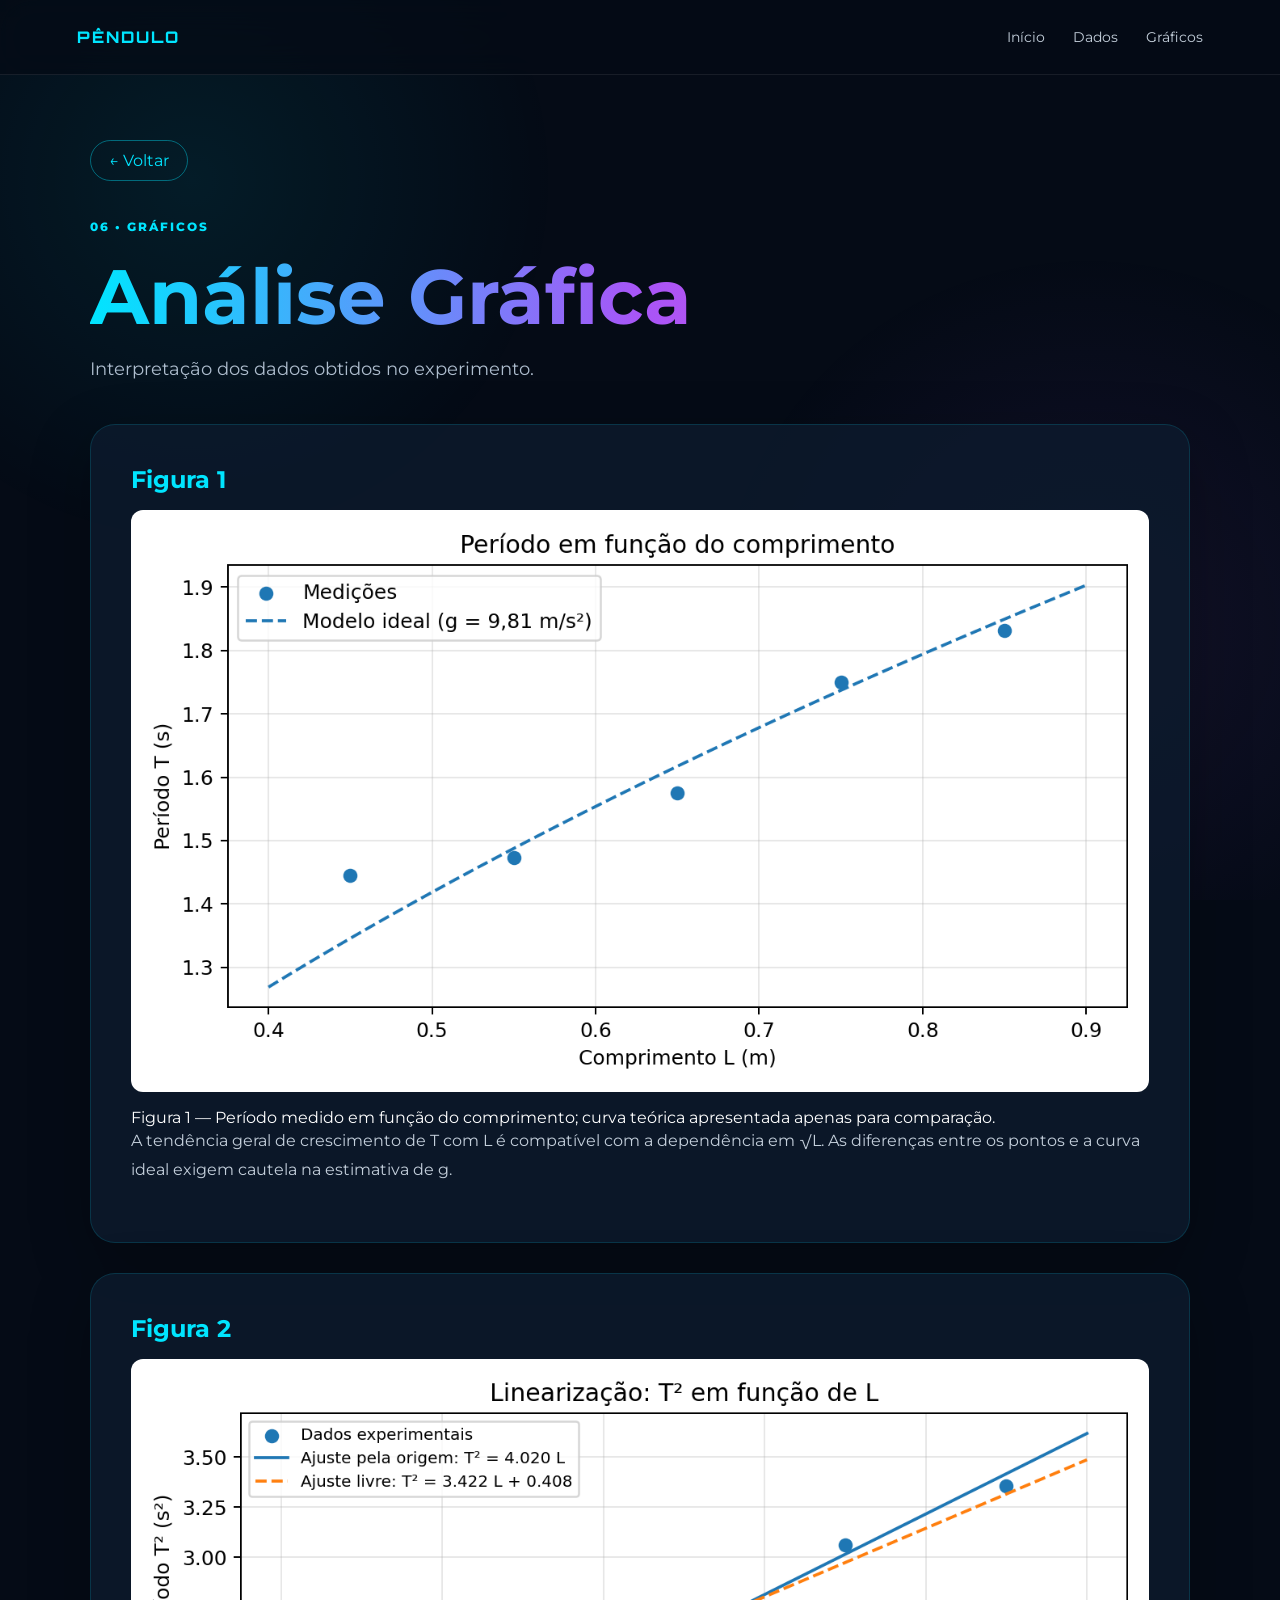
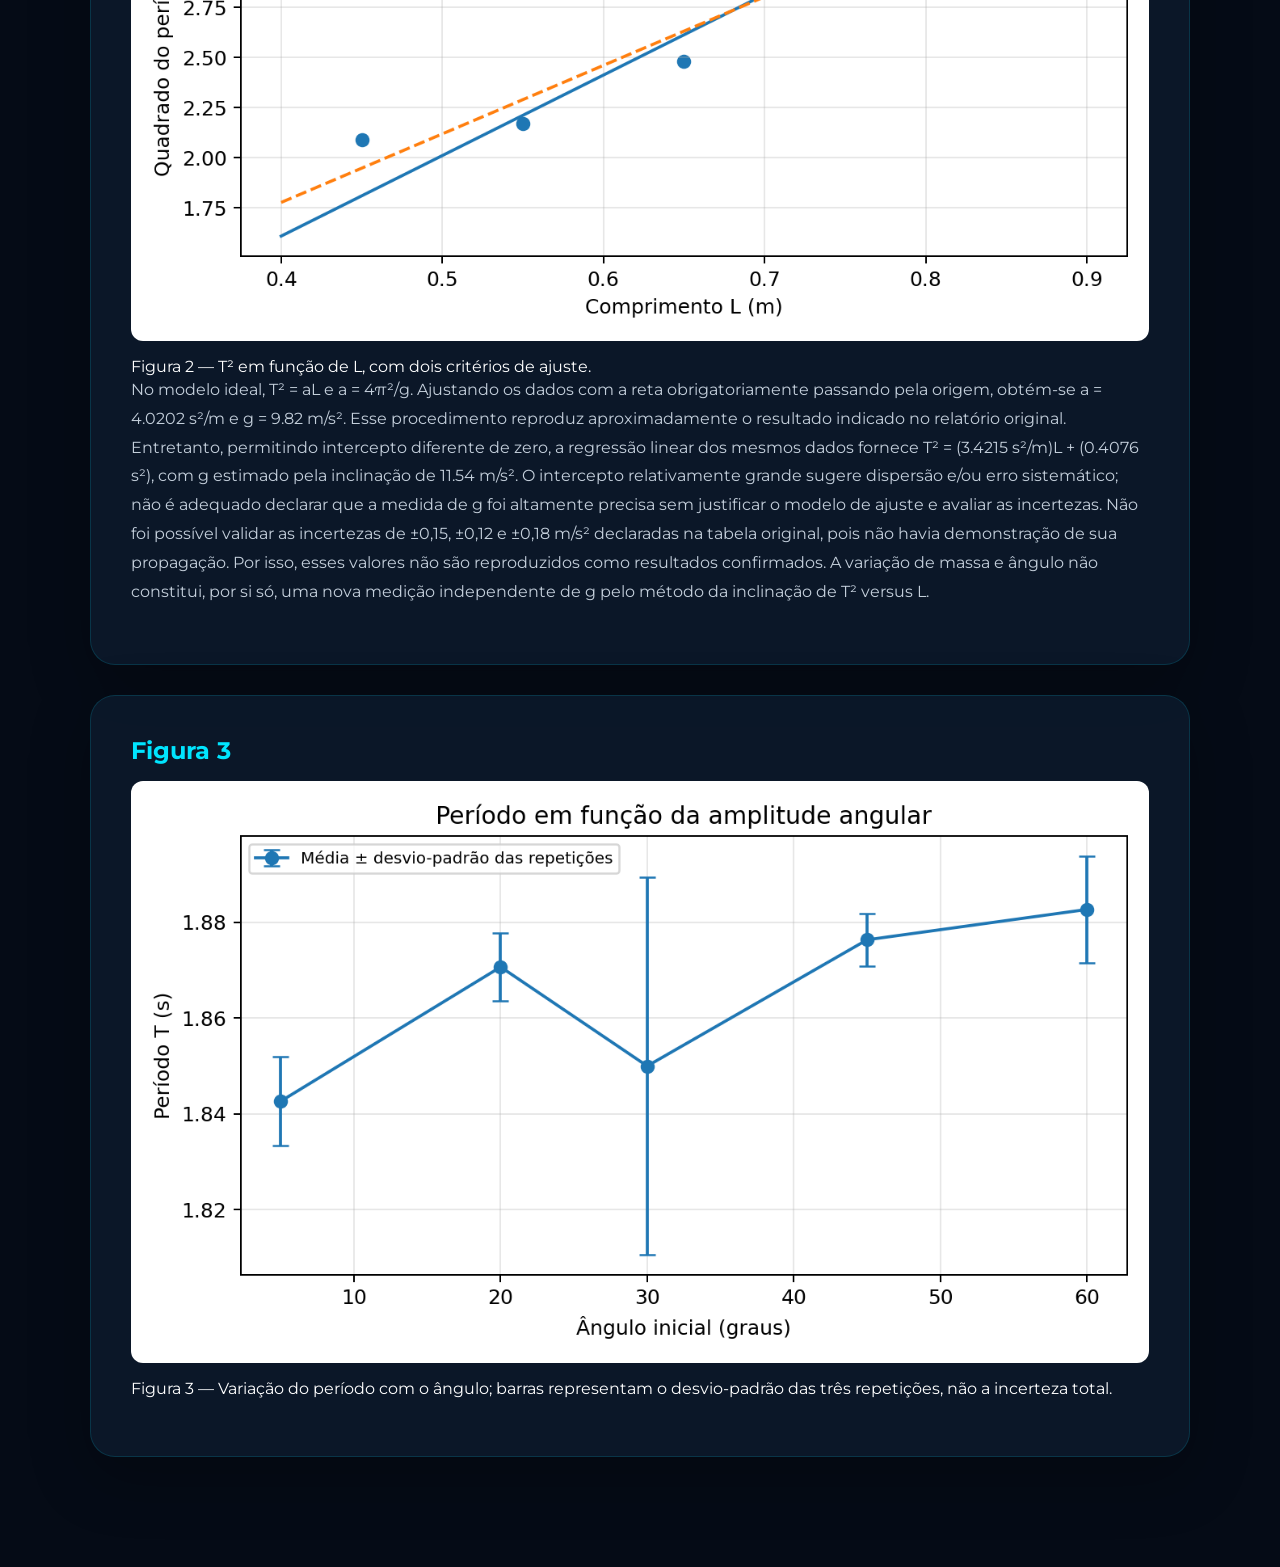
==== graficos.html @ b0c6aa23 "Add files via upload" ====
<!DOCTYPE html>

<html lang="pt-BR"><head><meta charset="utf-8"/><meta content="width=device-width, initial-scale=1.0" name="viewport"/><title>Gráficos | Pêndulo Simples</title><link href="style.css" rel="stylesheet"/></head>
<body><header class="navbar"><a class="logo" href="index.html">PÊNDULO</a><nav><a href="index.html">Início</a><a href="dados.html">Dados</a><a href="graficos.html">Gráficos</a></nav></header>
<main class="page-content"><a class="back-button" href="index.html">← Voltar</a><div class="page-header"><span class="tag">06 • GRÁFICOS</span><h1>Análise Gráfica</h1><p>Interpretação dos dados obtidos no experimento.</p></div>
<section class="content-card"><h2>Figura 1</h2><figure class="report-figure"><img alt="Figura 1 — Período medido em função do comprimento; curva teórica apresentada apenas para comparação." loading="lazy" src="grafico_1.png" style="max-width:100%;height:auto;display:block;margin:16px auto;border-radius:12px"/><figcaption>Figura 1 — Período medido em função do comprimento; curva teórica apresentada apenas para comparação.</figcaption></figure><p>A tendência geral de crescimento de T com L é compatível com a dependência em √L. As diferenças entre os pontos e a curva ideal exigem cautela na estimativa de g.</p></section><section class="content-card"><h2>Figura 2</h2><figure class="report-figure"><img alt="Figura 2 — T² em função de L, com dois critérios de ajuste." loading="lazy" src="grafico_2.png" style="max-width:100%;height:auto;display:block;margin:16px auto;border-radius:12px"/><figcaption>Figura 2 — T² em função de L, com dois critérios de ajuste.</figcaption></figure><p>No modelo ideal, T² = aL e a = 4π²/g. Ajustando os dados com a reta obrigatoriamente passando pela origem, obtém-se a = 4.0202 s²/m e g = 9.82 m/s². Esse procedimento reproduz aproximadamente o resultado indicado no relatório original. Entretanto, permitindo intercepto diferente de zero, a regressão linear dos mesmos dados fornece T² = (3.4215 s²/m)L + (0.4076 s²), com g estimado pela inclinação de 11.54 m/s². O intercepto relativamente grande sugere dispersão e/ou erro sistemático; não é adequado declarar que a medida de g foi altamente precisa sem justificar o modelo de ajuste e avaliar as incertezas. Não foi possível validar as incertezas de ±0,15, ±0,12 e ±0,18 m/s² declaradas na tabela original, pois não havia demonstração de sua propagação. Por isso, esses valores não são reproduzidos como resultados confirmados. A variação de massa e ângulo não constitui, por si só, uma nova medição independente de g pelo método da inclinação de T² versus L.</p></section><section class="content-card"><h2>Figura 3</h2><figure class="report-figure"><img alt="Figura 3 — Variação do período com o ângulo; barras representam o desvio-padrão das três repetições, não a incerteza total." loading="lazy" src="grafico_3.png" style="max-width:100%;height:auto;display:block;margin:16px auto;border-radius:12px"/><figcaption>Figura 3 — Variação do período com o ângulo; barras representam o desvio-padrão das três repetições, não a incerteza total.</figcaption></figure><p></p></section></main><script src="script.js"></script></body></html>
---- style.css ----
@import url('https://fonts.googleapis.com/css2?family=Montserrat:wght@400;500;600;700;800&family=Orbitron:wght@500;700;800&display=swap');

* { box-sizing: border-box; margin: 0; padding: 0; }

html { scroll-behavior: smooth; }

body {
    font-family: "Montserrat", sans-serif;
    background: #050b16;
    color: #fff;
    overflow-x: hidden;
}

body::before {
    content: "";
    position: fixed;
    inset: 0;
    background:
        radial-gradient(circle at 15% 20%, rgba(0,229,255,.08), transparent 28%),
        radial-gradient(circle at 85% 70%, rgba(168,85,247,.09), transparent 30%);
    pointer-events: none;
    z-index: -1;
}

.navbar {
    position: fixed;
    top: 0;
    left: 0;
    right: 0;
    height: 75px;
    display: flex;
    align-items: center;
    justify-content: space-between;
    padding: 0 6%;
    background: rgba(5,11,22,.75);
    backdrop-filter: blur(18px);
    border-bottom: 1px solid rgba(255,255,255,.08);
    z-index: 1000;
}

.logo {
    color: #00e5ff;
    text-decoration: none;
    font-family: Orbitron, sans-serif;
    font-weight: 800;
    letter-spacing: 2px;
}

.navbar nav { display: flex; gap: 28px; }

.navbar nav a {
    color: #c4cfdb;
    text-decoration: none;
    font-size: .9rem;
    transition: .3s;
}

.navbar nav a:hover { color: #00e5ff; }

.hero {
    min-height: 100vh;
    display: flex;
    align-items: center;
    justify-content: space-between;
    gap: 40px;
    padding: 130px 8% 80px;
    position: relative;
}

.hero-text { max-width: 700px; }

.tag {
    color: #00e5ff;
    font-size: .78rem;
    font-weight: 800;
    letter-spacing: 2px;
}

.hero h1 {
    font-family: Orbitron, sans-serif;
    font-size: clamp(3.5rem, 9vw, 8rem);
    line-height: .95;
    margin: 20px 0;
    background: linear-gradient(90deg,#00e5ff,#a855f7,#ff4ecd);
    -webkit-background-clip: text;
    -webkit-text-fill-color: transparent;
    transition: transform .3s;
}

.hero p {
    color: #aebdce;
    max-width: 620px;
    line-height: 1.8;
    font-size: 1.05rem;
}

.hero-info {
    display: flex;
    gap: 25px;
    margin-top: 30px;
    flex-wrap: wrap;
}

.hero-info span {
    padding: 9px 14px;
    border: 1px solid rgba(0,229,255,.2);
    border-radius: 30px;
    color: #b8c7d8;
    font-size: .75rem;
}

.pendulum-area {
    width: 360px;
    height: 450px;
    position: relative;
}

.support {
    position: absolute;
    top: 20px;
    left: 30px;
    width: 300px;
    height: 16px;
    border-radius: 20px;
    background: linear-gradient(90deg,#00e5ff,#a855f7);
    box-shadow: 0 0 30px rgba(0,229,255,.35);
}

.pendulum {
    position: absolute;
    top: 35px;
    left: 180px;
    width: 4px;
    height: 330px;
    transform-origin: top;
    animation: swing 3s ease-in-out infinite;
}

.string {
    width: 3px;
    height: 280px;
    background: #d8e4ef;
    margin: auto;
}

.weight {
    width: 60px;
    height: 60px;
    margin: 0 auto;
    border-radius: 50%;
    background: radial-gradient(circle at 30% 25%, #fff, #00e5ff 30%, #007f99 75%);
    box-shadow: 0 0 35px rgba(0,229,255,.7);
}

@keyframes swing {
    0%,100% { transform: rotate(-17deg); }
    50% { transform: rotate(17deg); }
}

.intro-preview,
.topics-section,
.formula-section,
.team-section {
    width: min(1100px,90%);
    margin: 0 auto;
    padding: 100px 0;
}

.intro-preview h2,
.section-heading h2,
.formula-section h2,
.team-section h2 {
    font-size: clamp(2rem,5vw,4rem);
    margin: 12px 0 20px;
}

.intro-preview p,
.formula-section p {
    color: #aebdce;
    line-height: 1.8;
    max-width: 800px;
}

.topic-grid {
    display: grid;
    grid-template-columns: repeat(4,1fr);
    gap: 18px;
    margin-top: 40px;
}

.topic-card {
    min-height: 220px;
    padding: 25px;
    border-radius: 22px;
    background: rgba(13,27,46,.75);
    border: 1px solid rgba(0,229,255,.12);
    text-decoration: none;
    color: white;
    transition: .35s;
}

.topic-card:hover {
    transform: translateY(-10px);
    border-color: #00e5ff;
    box-shadow: 0 15px 40px rgba(0,229,255,.1);
}

.topic-card span {
    color: #00e5ff;
    font-weight: 800;
}

.topic-card h3 { margin: 25px 0 12px; }

.topic-card p {
    color: #8fa0b3;
    line-height: 1.6;
    font-size: .9rem;
}

.formula-section {
    text-align: center;
}

.formula {
    display: inline-block;
    padding: 30px 50px;
    margin: 25px 0;
    font-size: clamp(1.8rem,5vw,3.5rem);
    font-weight: 800;
    color: #00e5ff;
    border-radius: 25px;
    background: rgba(0,229,255,.06);
    border: 1px solid rgba(0,229,255,.25);
    box-shadow: 0 0 50px rgba(0,229,255,.08);
}

.team-grid {
    display: grid;
    grid-template-columns: repeat(4,1fr);
    gap: 15px;
    margin-top: 35px;
}

.team-member {
    padding: 25px;
    border-radius: 18px;
    background: rgba(255,255,255,.035);
    border: 1px solid rgba(255,255,255,.08);
    color: #c4cfdb;
    font-size: .85rem;
    line-height: 1.5;
}

footer {
    text-align: center;
    padding: 40px 20px;
    color: #66788c;
    font-size: .75rem;
    border-top: 1px solid rgba(255,255,255,.06);
}

/* PÁGINAS INTERNAS */

.page-content {
    width: min(1100px,90%);
    margin: 0 auto;
    padding: 140px 0 80px;
}

.back-button {
    display: inline-block;
    margin-bottom: 35px;
    padding: 10px 18px;
    border: 1px solid rgba(0,229,255,.4);
    border-radius: 30px;
    color: #00e5ff;
    text-decoration: none;
    transition: .3s;
}

.back-button:hover {
    background: #00e5ff;
    color: #07111f;
    transform: translateX(-5px);
}

.page-header { margin-bottom: 45px; }

.page-header h1 {
    font-size: clamp(2.5rem,6vw,5rem);
    margin: 15px 0;
    background: linear-gradient(90deg,#00e5ff,#a855f7,#ff4ecd);
    -webkit-background-clip: text;
    -webkit-text-fill-color: transparent;
}

.page-header p { color: #aebdce; font-size: 1.1rem; }

.content-card {
    background: rgba(13,27,46,.8);
    border: 1px solid rgba(0,229,255,.15);
    border-radius: 25px;
    padding: 40px;
    margin-bottom: 30px;
    box-shadow: 0 20px 60px rgba(0,0,0,.25);
    opacity: 0;
    transform: translateY(35px);
    transition: opacity .8s ease, transform .8s ease;
}

.content-card.show {
    opacity: 1;
    transform: translateY(0);
}

.content-card h2 { color: #00e5ff; margin: 35px 0 15px; }
.content-card h2:first-child { margin-top: 0; }

.content-card h3 { color: #fff; }

.content-card p {
    color: #c4cfdb;
    line-height: 1.8;
    margin-bottom: 18px;
}

.highlight-box {
    margin: 30px 0;
    padding: 25px;
    border-left: 4px solid #a855f7;
    background: rgba(168,85,247,.08);
    border-radius: 12px;
}

.highlight-box h3 { color: #d8a7ff; margin-top: 0; }

.formula-box {
    display: flex;
    justify-content: center;
    align-items: center;
    padding: 30px;
    margin: 30px 0;
    border-radius: 20px;
    background: linear-gradient(135deg,rgba(0,229,255,.1),rgba(168,85,247,.1));
    border: 1px solid rgba(0,229,255,.3);
}

.formula-box span { font-size: 2rem; font-weight: bold; color: #fff; }

.material-grid,
.variable-grid {
    display: grid;
    grid-template-columns: repeat(3,1fr);
    gap: 20px;
    margin: 25px 0 40px;
}

.material-item,
.variable-card {
    padding: 25px;
    background: rgba(255,255,255,.035);
    border-radius: 18px;
    border: 1px solid rgba(255,255,255,.08);
    transition: .3s;
}

.material-item:hover {
    transform: translateY(-7px);
    border-color: #00e5ff;
}

.material-item > span {
    color: #00e5ff;
    font-size: .8rem;
    font-weight: bold;
}

.material-item h3 { margin: 10px 0; }

.variable-card { background: rgba(168,85,247,.08); border-color: rgba(168,85,247,.2); }
.variable-card h3 { color: #d39cff; }

.table-wrapper { overflow-x: auto; margin-bottom: 40px; }

.data-table {
    width: 100%;
    border-collapse: collapse;
    margin: 25px 0 40px;
}

.data-table th {
    background: rgba(0,229,255,.12);
    color: #00e5ff;
    padding: 15px;
    text-align: center;
}

.data-table td {
    padding: 13px;
    text-align: center;
    color: #c4cfdb;
    border-bottom: 1px solid rgba(255,255,255,.08);
}

.data-table tr:hover td { background: rgba(255,255,255,.035); }

.steps { padding-left: 25px; }

.steps li {
    color: #c4cfdb;
    line-height: 1.8;
    margin-bottom: 18px;
    padding-left: 8px;
}

.steps strong { color: #00e5ff; }

.stage {
    padding: 25px;
    margin: 20px 0;
    border-radius: 18px;
    background: rgba(255,255,255,.035);
    border-left: 3px solid #a855f7;
}

.stage h3 { margin-top: 0; color: #fff; }

.graph-placeholder {
    min-height: 250px;
    margin: 30px 0 45px;
    border: 2px dashed rgba(0,229,255,.3);
    border-radius: 20px;
    display: flex;
    flex-direction: column;
    justify-content: center;
    align-items: center;
    background: rgba(0,229,255,.03);
}

.graph-placeholder span {
    color: #00e5ff;
    font-size: 1.3rem;
    font-weight: bold;
}

.graph-placeholder small { margin-top: 10px; color: #8495a8; }

.result-highlight {
    text-align: center;
    padding: 35px;
    margin: 35px 0;
    border-radius: 20px;
    background: linear-gradient(135deg,rgba(0,229,255,.1),rgba(168,85,247,.12));
}

.result-highlight span { display: block; color: #aebdce; margin-bottom: 10px; }
.result-highlight strong { font-size: 2.5rem; color: #00e5ff; }

.final-message {
    margin-top: 40px;
    padding: 35px;
    text-align: center;
    border-radius: 20px;
    background: linear-gradient(135deg,rgba(0,229,255,.08),rgba(255,78,205,.08));
    border: 1px solid rgba(0,229,255,.2);
}

.final-message span {
    font-size: .8rem;
    color: #00e5ff;
    letter-spacing: 3px;
}

.final-message h3 { font-size: 1.5rem; margin-top: 12px; }

.topic-card,
.intro-preview,
.formula-section,
.team-member {
    opacity: 0;
    transform: translateY(35px);
    transition: opacity .8s ease, transform .8s ease;
}

.topic-card.show,
.intro-preview.show,
.formula-section.show,
.team-member.show {
    opacity: 1;
    transform: translateY(0);
}

.topic-card:nth-child(1) { transition-delay: .1s; }
.topic-card:nth-child(2) { transition-delay: .2s; }
.topic-card:nth-child(3) { transition-delay: .3s; }
.topic-card:nth-child(4) { transition-delay: .4s; }
.topic-card:nth-child(5) { transition-delay: .5s; }
.topic-card:nth-child(6) { transition-delay: .6s; }
.topic-card:nth-child(7) { transition-delay: .7s; }
.topic-card:nth-child(8) { transition-delay: .8s; }

@media (max-width: 950px) {
    .topic-grid { grid-template-columns: repeat(2,1fr); }
    .team-grid { grid-template-columns: repeat(2,1fr); }
    .hero { flex-direction: column; text-align: center; }
    .hero-info { justify-content: center; }
}

@media (max-width: 800px) {
    .material-grid,.variable-grid { grid-template-columns: 1fr; }
    .content-card { padding: 25px; }
    .page-content { padding-top: 120px; }
}

@media (max-width: 600px) {
    .navbar nav { display: none; }
    .topic-grid,.team-grid { grid-template-columns: 1fr; }
    .pendulum-area { transform: scale(.8); }
}

@media (max-width: 500px) {
    .page-header h1 { font-size: 2.5rem; }
    .content-card { padding: 20px; }
    .formula-box span { font-size: 1.4rem; }
}
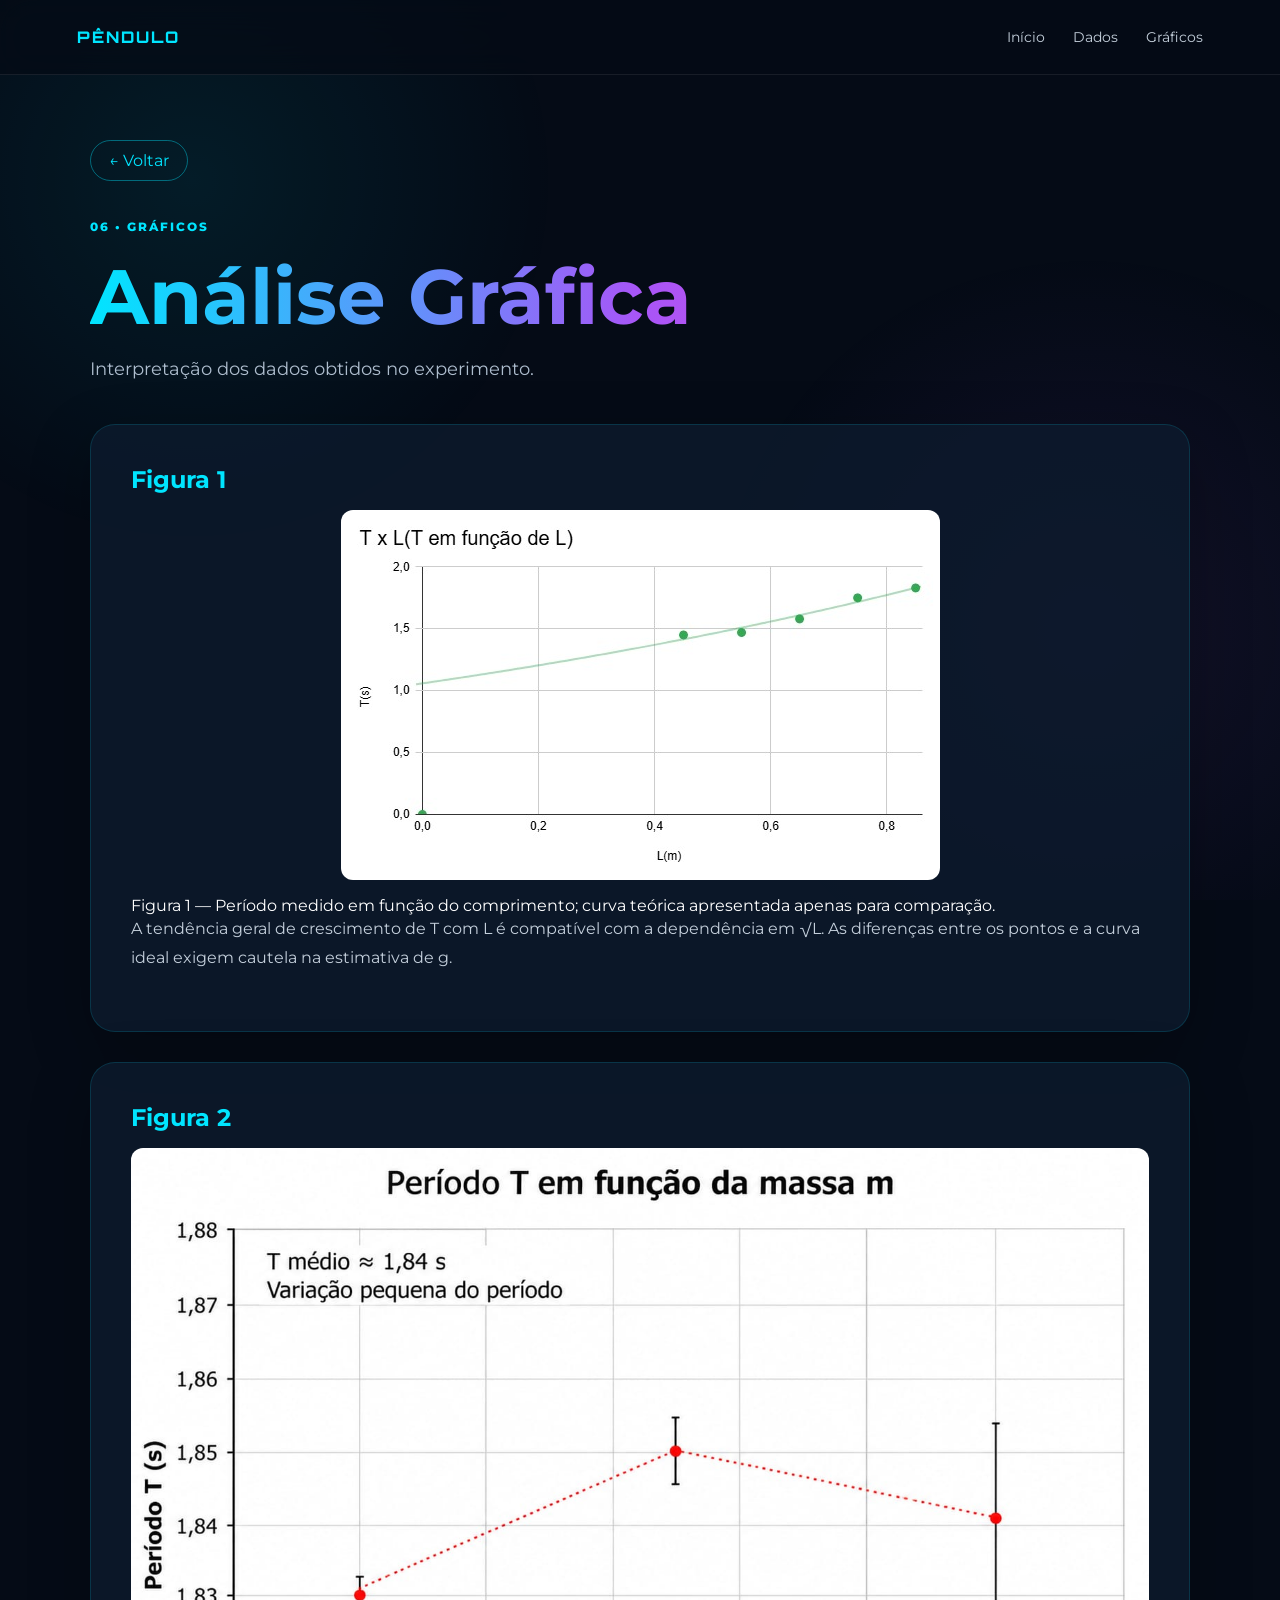
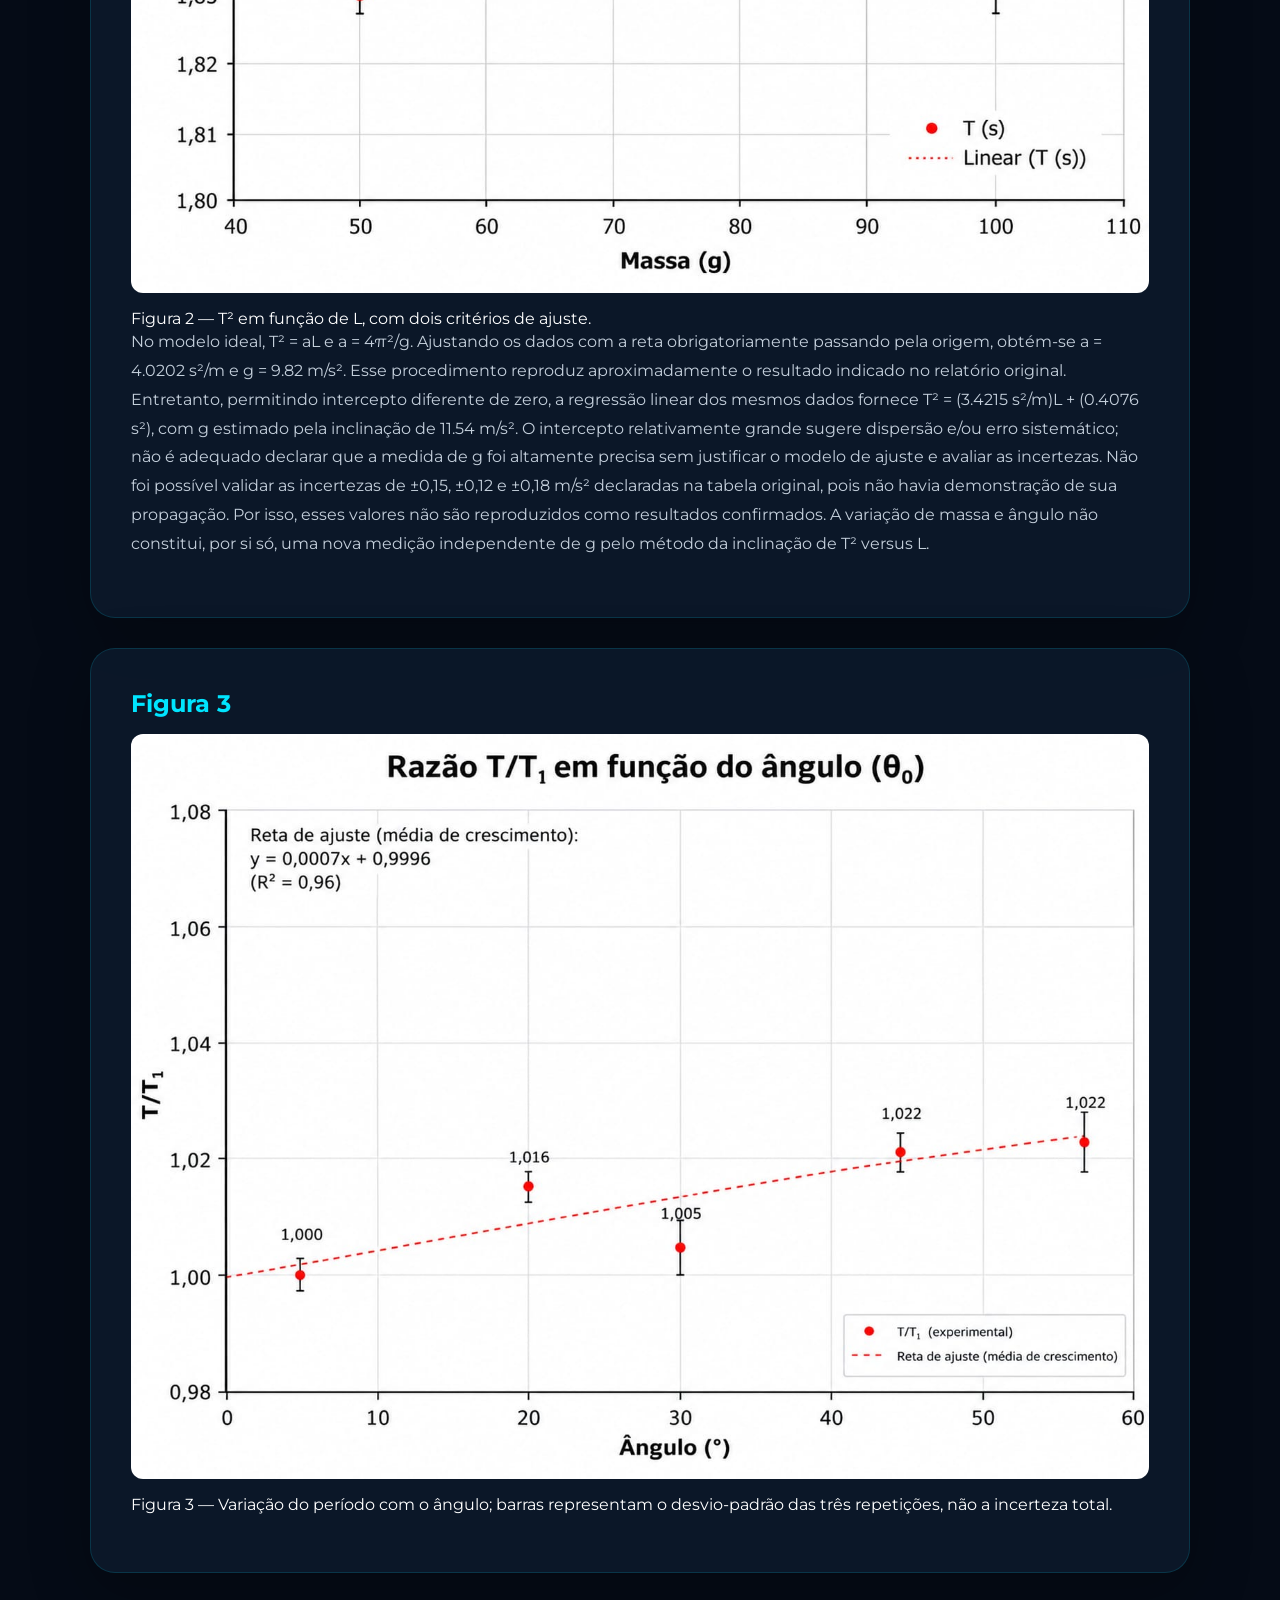
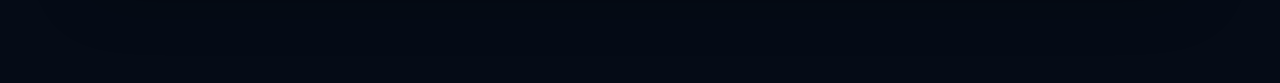
==== commit 681772c5: "Update graficos.html" ====
--- a/graficos.html
+++ b/graficos.html
@@ -3,4 +3,4 @@
 <html lang="pt-BR"><head><meta charset="utf-8"/><meta content="width=device-width, initial-scale=1.0" name="viewport"/><title>Gráficos | Pêndulo Simples</title><link href="style.css" rel="stylesheet"/></head>
 <body><header class="navbar"><a class="logo" href="index.html">PÊNDULO</a><nav><a href="index.html">Início</a><a href="dados.html">Dados</a><a href="graficos.html">Gráficos</a></nav></header>
 <main class="page-content"><a class="back-button" href="index.html">← Voltar</a><div class="page-header"><span class="tag">06 • GRÁFICOS</span><h1>Análise Gráfica</h1><p>Interpretação dos dados obtidos no experimento.</p></div>
-<section class="content-card"><h2>Figura 1</h2><figure class="report-figure"><img alt="Figura 1 — Período medido em função do comprimento; curva teórica apresentada apenas para comparação." loading="lazy" src="grafico_1.png" style="max-width:100%;height:auto;display:block;margin:16px auto;border-radius:12px"/><figcaption>Figura 1 — Período medido em função do comprimento; curva teórica apresentada apenas para comparação.</figcaption></figure><p>A tendência geral de crescimento de T com L é compatível com a dependência em √L. As diferenças entre os pontos e a curva ideal exigem cautela na estimativa de g.</p></section><section class="content-card"><h2>Figura 2</h2><figure class="report-figure"><img alt="Figura 2 — T² em função de L, com dois critérios de ajuste." loading="lazy" src="grafico_2.png" style="max-width:100%;height:auto;display:block;margin:16px auto;border-radius:12px"/><figcaption>Figura 2 — T² em função de L, com dois critérios de ajuste.</figcaption></figure><p>No modelo ideal, T² = aL e a = 4π²/g. Ajustando os dados com a reta obrigatoriamente passando pela origem, obtém-se a = 4.0202 s²/m e g = 9.82 m/s². Esse procedimento reproduz aproximadamente o resultado indicado no relatório original. Entretanto, permitindo intercepto diferente de zero, a regressão linear dos mesmos dados fornece T² = (3.4215 s²/m)L + (0.4076 s²), com g estimado pela inclinação de 11.54 m/s². O intercepto relativamente grande sugere dispersão e/ou erro sistemático; não é adequado declarar que a medida de g foi altamente precisa sem justificar o modelo de ajuste e avaliar as incertezas. Não foi possível validar as incertezas de ±0,15, ±0,12 e ±0,18 m/s² declaradas na tabela original, pois não havia demonstração de sua propagação. Por isso, esses valores não são reproduzidos como resultados confirmados. A variação de massa e ângulo não constitui, por si só, uma nova medição independente de g pelo método da inclinação de T² versus L.</p></section><section class="content-card"><h2>Figura 3</h2><figure class="report-figure"><img alt="Figura 3 — Variação do período com o ângulo; barras representam o desvio-padrão das três repetições, não a incerteza total." loading="lazy" src="grafico_3.png" style="max-width:100%;height:auto;display:block;margin:16px auto;border-radius:12px"/><figcaption>Figura 3 — Variação do período com o ângulo; barras representam o desvio-padrão das três repetições, não a incerteza total.</figcaption></figure><p></p></section></main><script src="script.js"></script></body></html>+<section class="content-card"><h2>Figura 1</h2><figure class="report-figure"><img alt="Figura 1 — Período medido em função do comprimento; curva teórica apresentada apenas para comparação." loading="lazy" src="grafico_1.png?v=novo2026" style="max-width:100%;height:auto;display:block;margin:16px auto;border-radius:12px"/><figcaption>Figura 1 — Período medido em função do comprimento; curva teórica apresentada apenas para comparação.</figcaption></figure><p>A tendência geral de crescimento de T com L é compatível com a dependência em √L. As diferenças entre os pontos e a curva ideal exigem cautela na estimativa de g.</p></section><section class="content-card"><h2>Figura 2</h2><figure class="report-figure"><img alt="Figura 2 — T² em função de L, com dois critérios de ajuste." loading="lazy" src="grafico_2.png" style="max-width:100%;height:auto;display:block;margin:16px auto;border-radius:12px"/><figcaption>Figura 2 — T² em função de L, com dois critérios de ajuste.</figcaption></figure><p>No modelo ideal, T² = aL e a = 4π²/g. Ajustando os dados com a reta obrigatoriamente passando pela origem, obtém-se a = 4.0202 s²/m e g = 9.82 m/s². Esse procedimento reproduz aproximadamente o resultado indicado no relatório original. Entretanto, permitindo intercepto diferente de zero, a regressão linear dos mesmos dados fornece T² = (3.4215 s²/m)L + (0.4076 s²), com g estimado pela inclinação de 11.54 m/s². O intercepto relativamente grande sugere dispersão e/ou erro sistemático; não é adequado declarar que a medida de g foi altamente precisa sem justificar o modelo de ajuste e avaliar as incertezas. Não foi possível validar as incertezas de ±0,15, ±0,12 e ±0,18 m/s² declaradas na tabela original, pois não havia demonstração de sua propagação. Por isso, esses valores não são reproduzidos como resultados confirmados. A variação de massa e ângulo não constitui, por si só, uma nova medição independente de g pelo método da inclinação de T² versus L.</p></section><section class="content-card"><h2>Figura 3</h2><figure class="report-figure"><img alt="Figura 3 — Variação do período com o ângulo; barras representam o desvio-padrão das três repetições, não a incerteza total." loading="lazy" src="grafico_3.png" style="max-width:100%;height:auto;display:block;margin:16px auto;border-radius:12px"/><figcaption>Figura 3 — Variação do período com o ângulo; barras representam o desvio-padrão das três repetições, não a incerteza total.</figcaption></figure><p></p></section></main><script src="script.js"></script></body></html>
--- a/style.css
+++ b/style.css
@@ -78,7 +78,7 @@
 
 .hero h1 {
     font-family: Orbitron, sans-serif;
-    font-size: clamp(3.5rem, 9vw, 8rem);
+    font-size: clamp(2.5rem, 5vw, 5rem);
     line-height: .95;
     margin: 20px 0;
     background: linear-gradient(90deg,#00e5ff,#a855f7,#ff4ecd);
@@ -138,7 +138,7 @@
 
 .string {
     width: 3px;
-    height: 280px;
+    height: 240px;
     background: #d8e4ef;
     margin: auto;
 }
@@ -146,7 +146,10 @@
 .weight {
     width: 60px;
     height: 60px;
-    margin: 0 auto;
+    position: relative;
+    left: 50%;
+    transform: translateX(-50%);
+    margin: 0;
     border-radius: 50%;
     background: radial-gradient(circle at 30% 25%, #fff, #00e5ff 30%, #007f99 75%);
     box-shadow: 0 0 35px rgba(0,229,255,.7);
@@ -523,4 +526,4 @@
     .page-header h1 { font-size: 2.5rem; }
     .content-card { padding: 20px; }
     .formula-box span { font-size: 1.4rem; }
-}+}
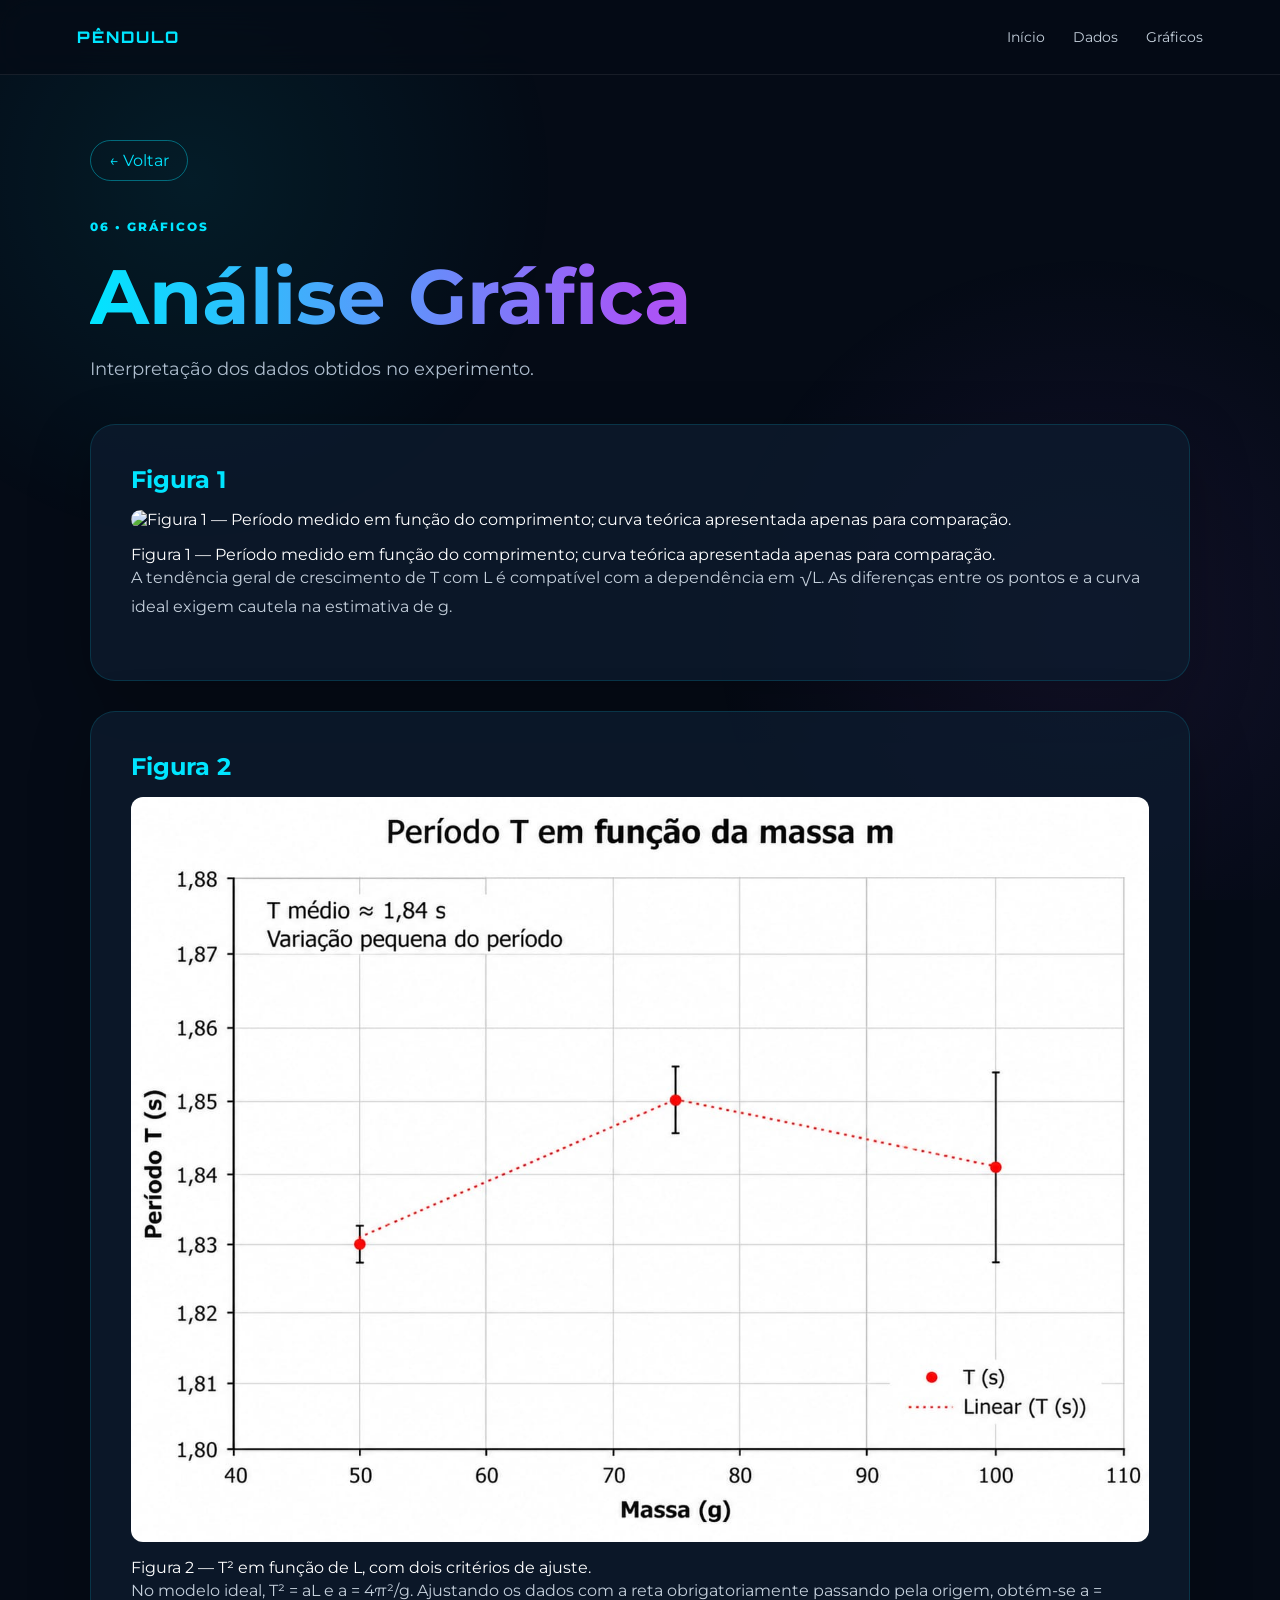
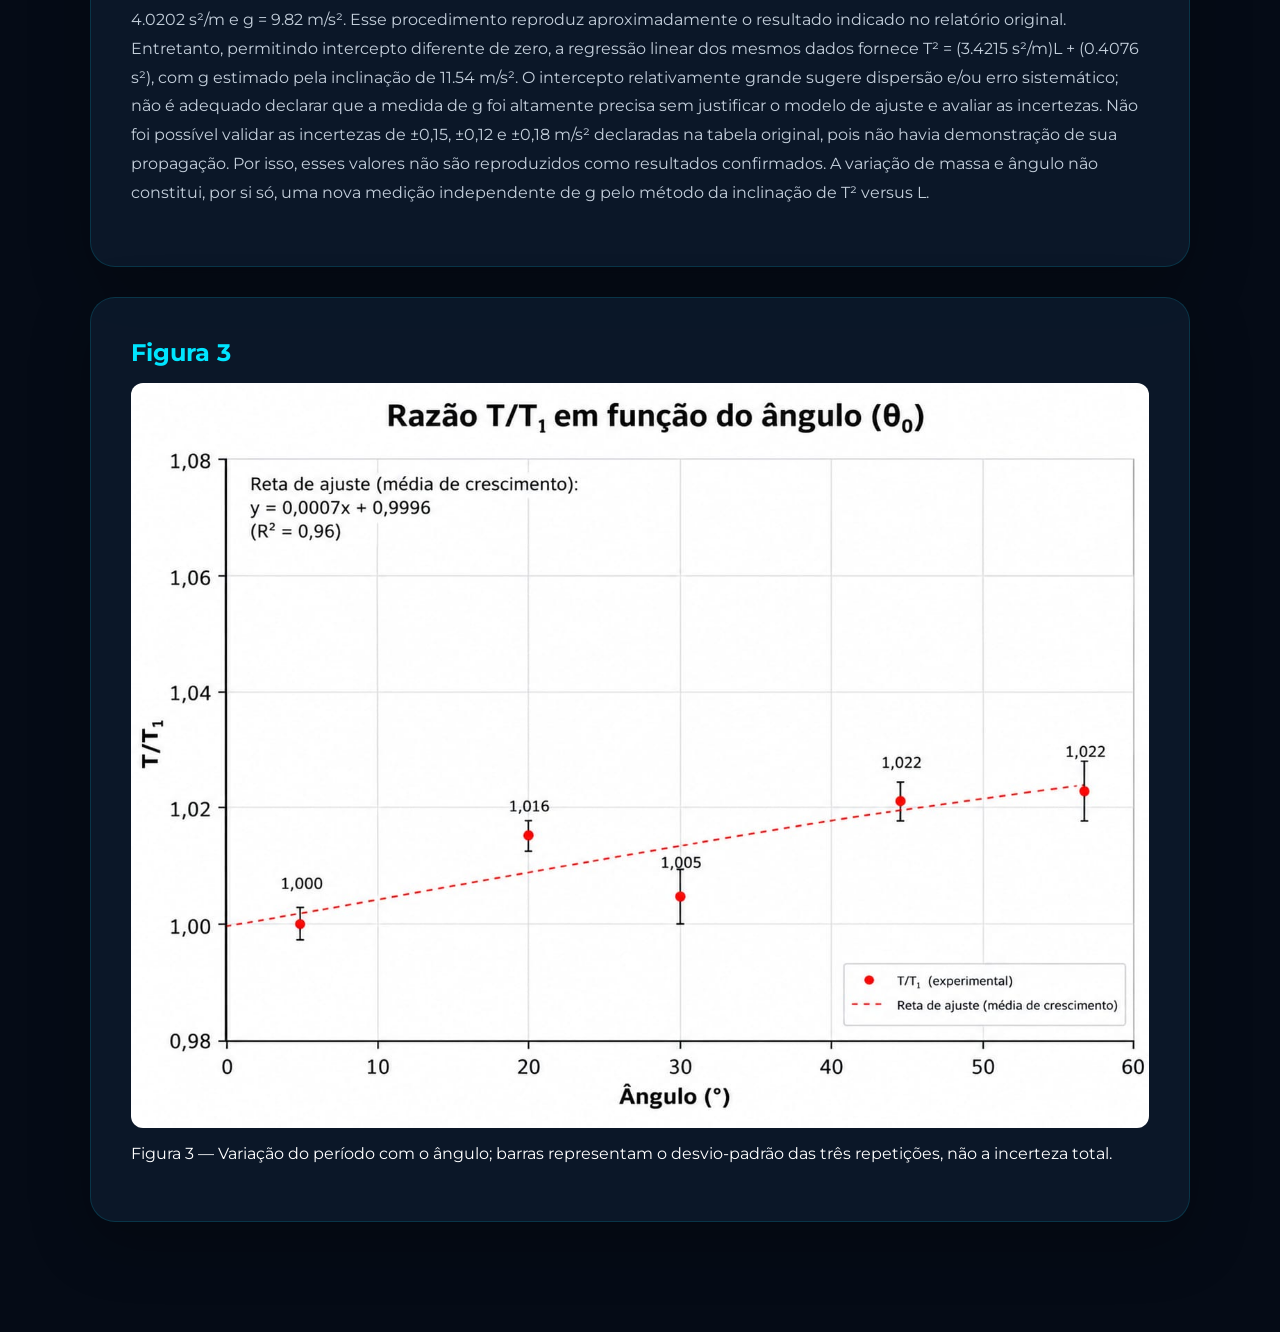
==== commit aa0d3c61: "Update graficos.html" ====
--- a/graficos.html
+++ b/graficos.html
@@ -3,4 +3,4 @@
 <html lang="pt-BR"><head><meta charset="utf-8"/><meta content="width=device-width, initial-scale=1.0" name="viewport"/><title>Gráficos | Pêndulo Simples</title><link href="style.css" rel="stylesheet"/></head>
 <body><header class="navbar"><a class="logo" href="index.html">PÊNDULO</a><nav><a href="index.html">Início</a><a href="dados.html">Dados</a><a href="graficos.html">Gráficos</a></nav></header>
 <main class="page-content"><a class="back-button" href="index.html">← Voltar</a><div class="page-header"><span class="tag">06 • GRÁFICOS</span><h1>Análise Gráfica</h1><p>Interpretação dos dados obtidos no experimento.</p></div>
-<section class="content-card"><h2>Figura 1</h2><figure class="report-figure"><img alt="Figura 1 — Período medido em função do comprimento; curva teórica apresentada apenas para comparação." loading="lazy" src="grafico_1.png?v=novo2026" style="max-width:100%;height:auto;display:block;margin:16px auto;border-radius:12px"/><figcaption>Figura 1 — Período medido em função do comprimento; curva teórica apresentada apenas para comparação.</figcaption></figure><p>A tendência geral de crescimento de T com L é compatível com a dependência em √L. As diferenças entre os pontos e a curva ideal exigem cautela na estimativa de g.</p></section><section class="content-card"><h2>Figura 2</h2><figure class="report-figure"><img alt="Figura 2 — T² em função de L, com dois critérios de ajuste." loading="lazy" src="grafico_2.png" style="max-width:100%;height:auto;display:block;margin:16px auto;border-radius:12px"/><figcaption>Figura 2 — T² em função de L, com dois critérios de ajuste.</figcaption></figure><p>No modelo ideal, T² = aL e a = 4π²/g. Ajustando os dados com a reta obrigatoriamente passando pela origem, obtém-se a = 4.0202 s²/m e g = 9.82 m/s². Esse procedimento reproduz aproximadamente o resultado indicado no relatório original. Entretanto, permitindo intercepto diferente de zero, a regressão linear dos mesmos dados fornece T² = (3.4215 s²/m)L + (0.4076 s²), com g estimado pela inclinação de 11.54 m/s². O intercepto relativamente grande sugere dispersão e/ou erro sistemático; não é adequado declarar que a medida de g foi altamente precisa sem justificar o modelo de ajuste e avaliar as incertezas. Não foi possível validar as incertezas de ±0,15, ±0,12 e ±0,18 m/s² declaradas na tabela original, pois não havia demonstração de sua propagação. Por isso, esses valores não são reproduzidos como resultados confirmados. A variação de massa e ângulo não constitui, por si só, uma nova medição independente de g pelo método da inclinação de T² versus L.</p></section><section class="content-card"><h2>Figura 3</h2><figure class="report-figure"><img alt="Figura 3 — Variação do período com o ângulo; barras representam o desvio-padrão das três repetições, não a incerteza total." loading="lazy" src="grafico_3.png" style="max-width:100%;height:auto;display:block;margin:16px auto;border-radius:12px"/><figcaption>Figura 3 — Variação do período com o ângulo; barras representam o desvio-padrão das três repetições, não a incerteza total.</figcaption></figure><p></p></section></main><script src="script.js"></script></body></html>
+<section class="content-card"><h2>Figura 1</h2><figure class="report-figure"><img alt="Figura 1 — Período medido em função do comprimento; curva teórica apresentada apenas para comparação." loading="lazy" src="grafico_comprimento_novo.png" style="max-width:100%;height:auto;display:block;margin:16px auto;border-radius:12px"/><figcaption>Figura 1 — Período medido em função do comprimento; curva teórica apresentada apenas para comparação.</figcaption></figure><p>A tendência geral de crescimento de T com L é compatível com a dependência em √L. As diferenças entre os pontos e a curva ideal exigem cautela na estimativa de g.</p></section><section class="content-card"><h2>Figura 2</h2><figure class="report-figure"><img alt="Figura 2 — T² em função de L, com dois critérios de ajuste." loading="lazy" src="grafico_2.png" style="max-width:100%;height:auto;display:block;margin:16px auto;border-radius:12px"/><figcaption>Figura 2 — T² em função de L, com dois critérios de ajuste.</figcaption></figure><p>No modelo ideal, T² = aL e a = 4π²/g. Ajustando os dados com a reta obrigatoriamente passando pela origem, obtém-se a = 4.0202 s²/m e g = 9.82 m/s². Esse procedimento reproduz aproximadamente o resultado indicado no relatório original. Entretanto, permitindo intercepto diferente de zero, a regressão linear dos mesmos dados fornece T² = (3.4215 s²/m)L + (0.4076 s²), com g estimado pela inclinação de 11.54 m/s². O intercepto relativamente grande sugere dispersão e/ou erro sistemático; não é adequado declarar que a medida de g foi altamente precisa sem justificar o modelo de ajuste e avaliar as incertezas. Não foi possível validar as incertezas de ±0,15, ±0,12 e ±0,18 m/s² declaradas na tabela original, pois não havia demonstração de sua propagação. Por isso, esses valores não são reproduzidos como resultados confirmados. A variação de massa e ângulo não constitui, por si só, uma nova medição independente de g pelo método da inclinação de T² versus L.</p></section><section class="content-card"><h2>Figura 3</h2><figure class="report-figure"><img alt="Figura 3 — Variação do período com o ângulo; barras representam o desvio-padrão das três repetições, não a incerteza total." loading="lazy" src="grafico_3.png" style="max-width:100%;height:auto;display:block;margin:16px auto;border-radius:12px"/><figcaption>Figura 3 — Variação do período com o ângulo; barras representam o desvio-padrão das três repetições, não a incerteza total.</figcaption></figure><p></p></section></main><script src="script.js"></script></body></html>
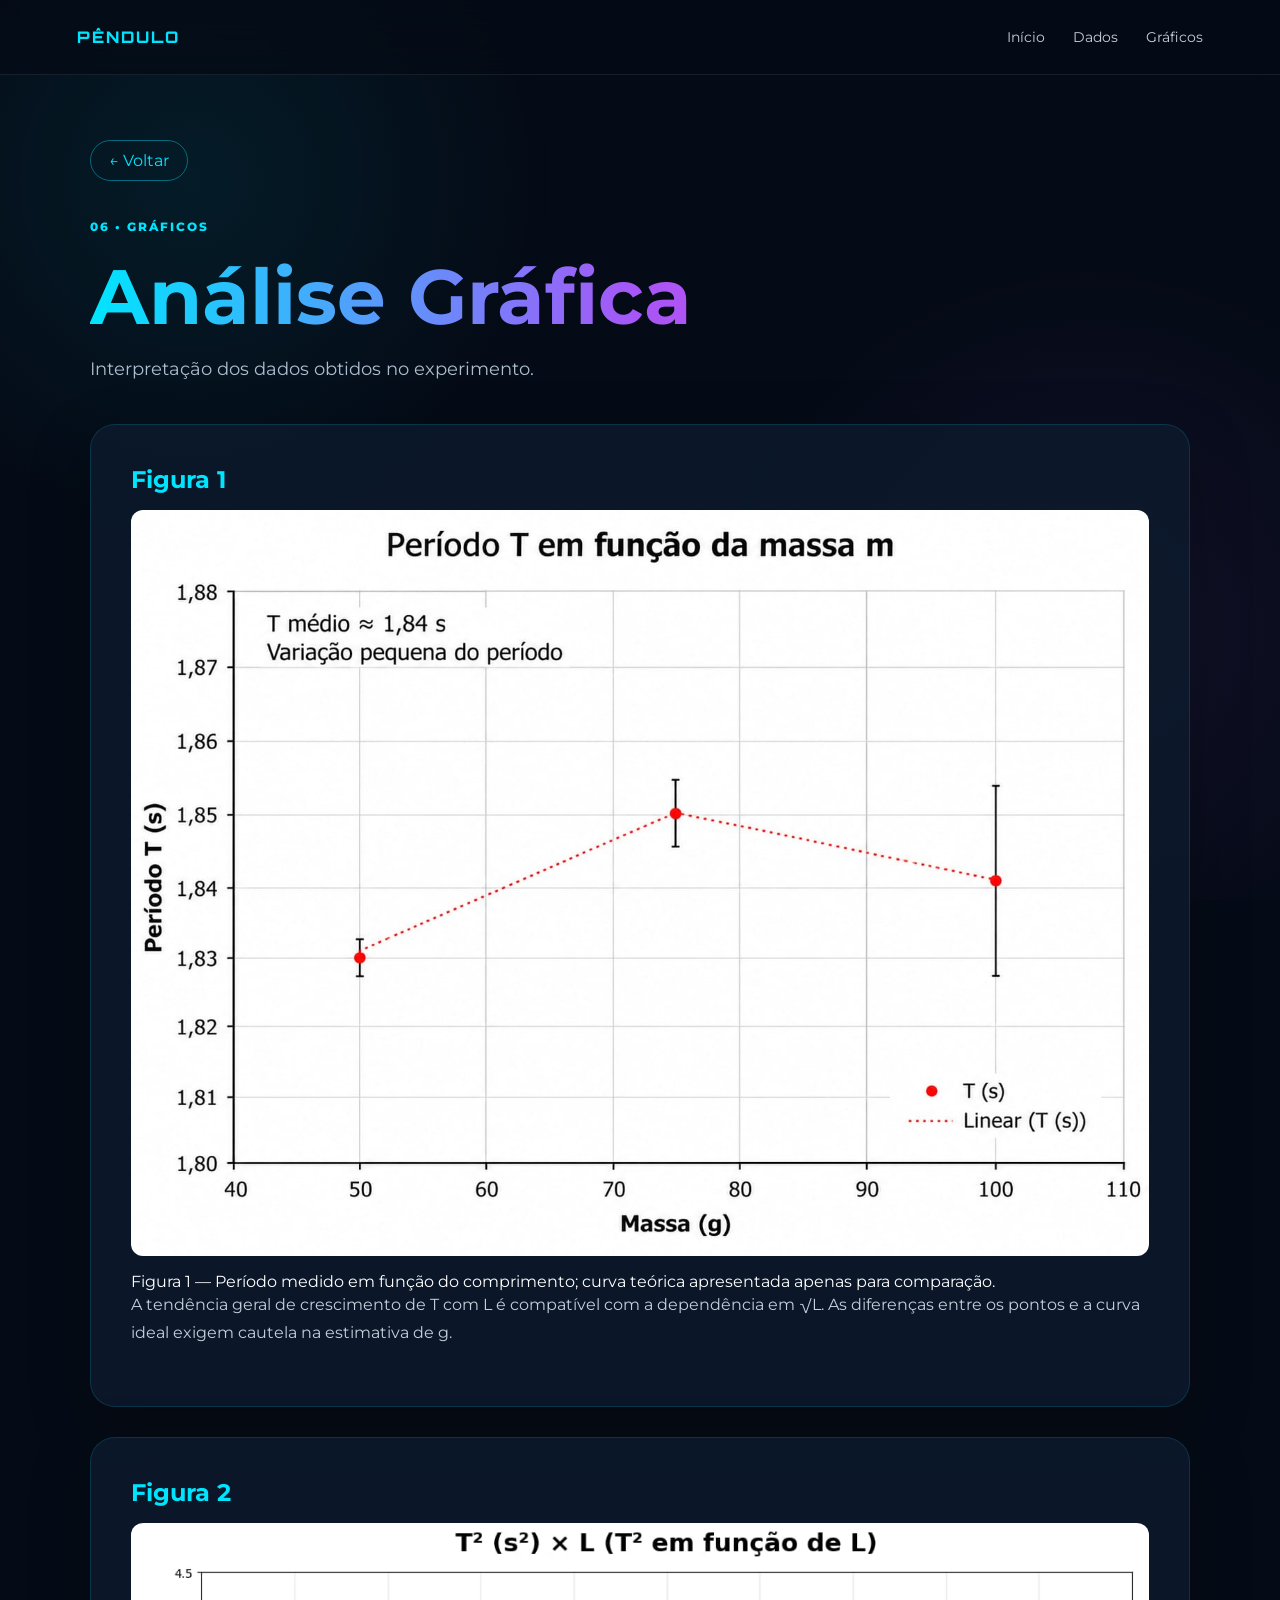
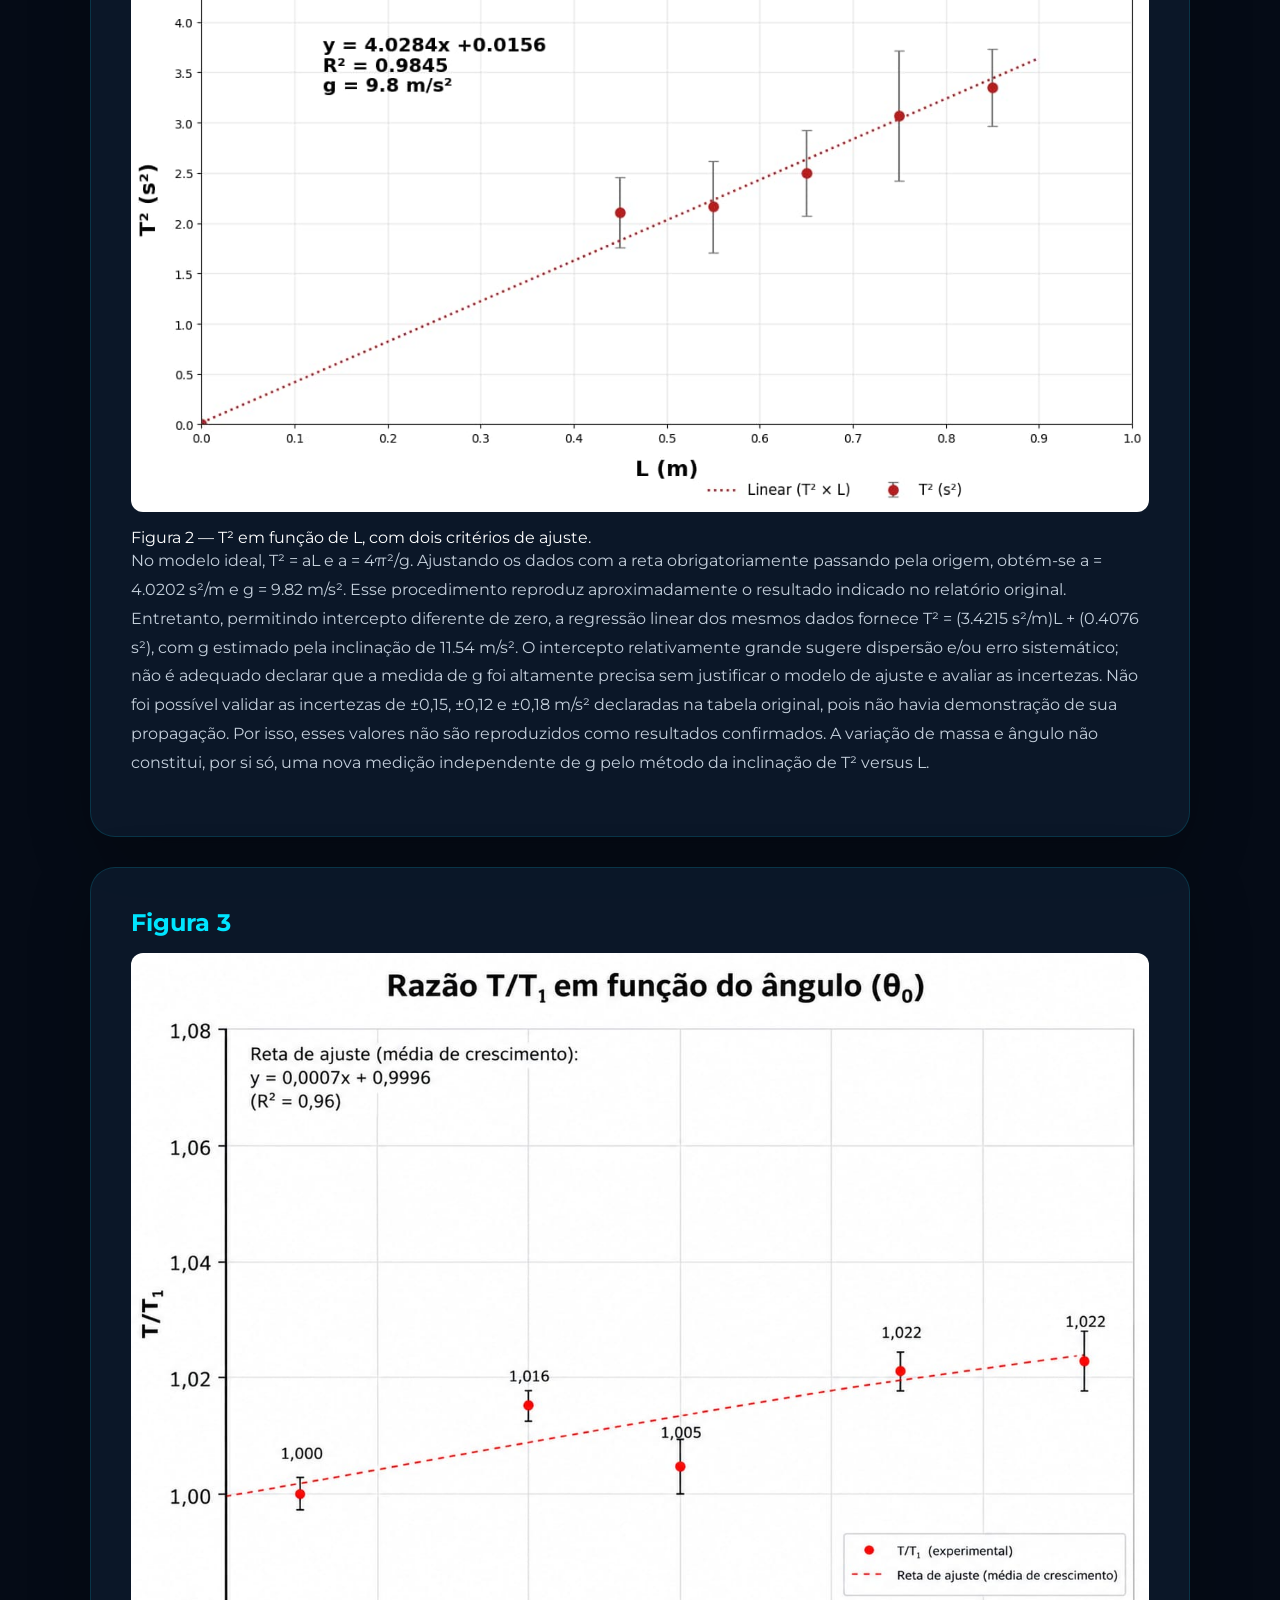
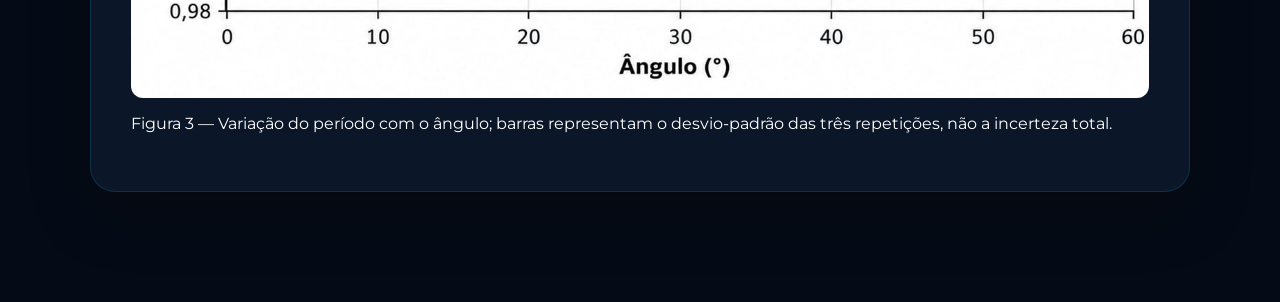
==== commit 7469623e: "Update graficos.html" ====
--- a/graficos.html
+++ b/graficos.html
@@ -3,4 +3,4 @@
 <html lang="pt-BR"><head><meta charset="utf-8"/><meta content="width=device-width, initial-scale=1.0" name="viewport"/><title>Gráficos | Pêndulo Simples</title><link href="style.css" rel="stylesheet"/></head>
 <body><header class="navbar"><a class="logo" href="index.html">PÊNDULO</a><nav><a href="index.html">Início</a><a href="dados.html">Dados</a><a href="graficos.html">Gráficos</a></nav></header>
 <main class="page-content"><a class="back-button" href="index.html">← Voltar</a><div class="page-header"><span class="tag">06 • GRÁFICOS</span><h1>Análise Gráfica</h1><p>Interpretação dos dados obtidos no experimento.</p></div>
-<section class="content-card"><h2>Figura 1</h2><figure class="report-figure"><img alt="Figura 1 — Período medido em função do comprimento; curva teórica apresentada apenas para comparação." loading="lazy" src="grafico_comprimento_novo.png" style="max-width:100%;height:auto;display:block;margin:16px auto;border-radius:12px"/><figcaption>Figura 1 — Período medido em função do comprimento; curva teórica apresentada apenas para comparação.</figcaption></figure><p>A tendência geral de crescimento de T com L é compatível com a dependência em √L. As diferenças entre os pontos e a curva ideal exigem cautela na estimativa de g.</p></section><section class="content-card"><h2>Figura 2</h2><figure class="report-figure"><img alt="Figura 2 — T² em função de L, com dois critérios de ajuste." loading="lazy" src="grafico_2.png" style="max-width:100%;height:auto;display:block;margin:16px auto;border-radius:12px"/><figcaption>Figura 2 — T² em função de L, com dois critérios de ajuste.</figcaption></figure><p>No modelo ideal, T² = aL e a = 4π²/g. Ajustando os dados com a reta obrigatoriamente passando pela origem, obtém-se a = 4.0202 s²/m e g = 9.82 m/s². Esse procedimento reproduz aproximadamente o resultado indicado no relatório original. Entretanto, permitindo intercepto diferente de zero, a regressão linear dos mesmos dados fornece T² = (3.4215 s²/m)L + (0.4076 s²), com g estimado pela inclinação de 11.54 m/s². O intercepto relativamente grande sugere dispersão e/ou erro sistemático; não é adequado declarar que a medida de g foi altamente precisa sem justificar o modelo de ajuste e avaliar as incertezas. Não foi possível validar as incertezas de ±0,15, ±0,12 e ±0,18 m/s² declaradas na tabela original, pois não havia demonstração de sua propagação. Por isso, esses valores não são reproduzidos como resultados confirmados. A variação de massa e ângulo não constitui, por si só, uma nova medição independente de g pelo método da inclinação de T² versus L.</p></section><section class="content-card"><h2>Figura 3</h2><figure class="report-figure"><img alt="Figura 3 — Variação do período com o ângulo; barras representam o desvio-padrão das três repetições, não a incerteza total." loading="lazy" src="grafico_3.png" style="max-width:100%;height:auto;display:block;margin:16px auto;border-radius:12px"/><figcaption>Figura 3 — Variação do período com o ângulo; barras representam o desvio-padrão das três repetições, não a incerteza total.</figcaption></figure><p></p></section></main><script src="script.js"></script></body></html>
+<section class="content-card"><h2>Figura 1</h2><figure class="report-figure"><img alt="Figura 1 — Período medido em função do comprimento; curva teórica apresentada apenas para comparação." loading="lazy" src="grafico_2.png" style="max-width:100%;height:auto;display:block;margin:16px auto;border-radius:12px"/><figcaption>Figura 1 — Período medido em função do comprimento; curva teórica apresentada apenas para comparação.</figcaption></figure><p>A tendência geral de crescimento de T com L é compatível com a dependência em √L. As diferenças entre os pontos e a curva ideal exigem cautela na estimativa de g.</p></section><section class="content-card"><h2>Figura 2</h2><figure class="report-figure"><img alt="Figura 2 — T² em função de L, com dois critérios de ajuste." loading="lazy" src="grafico_comprimento_novo.png" style="max-width:100%;height:auto;display:block;margin:16px auto;border-radius:12px"/><figcaption>Figura 2 — T² em função de L, com dois critérios de ajuste.</figcaption></figure><p>No modelo ideal, T² = aL e a = 4π²/g. Ajustando os dados com a reta obrigatoriamente passando pela origem, obtém-se a = 4.0202 s²/m e g = 9.82 m/s². Esse procedimento reproduz aproximadamente o resultado indicado no relatório original. Entretanto, permitindo intercepto diferente de zero, a regressão linear dos mesmos dados fornece T² = (3.4215 s²/m)L + (0.4076 s²), com g estimado pela inclinação de 11.54 m/s². O intercepto relativamente grande sugere dispersão e/ou erro sistemático; não é adequado declarar que a medida de g foi altamente precisa sem justificar o modelo de ajuste e avaliar as incertezas. Não foi possível validar as incertezas de ±0,15, ±0,12 e ±0,18 m/s² declaradas na tabela original, pois não havia demonstração de sua propagação. Por isso, esses valores não são reproduzidos como resultados confirmados. A variação de massa e ângulo não constitui, por si só, uma nova medição independente de g pelo método da inclinação de T² versus L.</p></section><section class="content-card"><h2>Figura 3</h2><figure class="report-figure"><img alt="Figura 3 — Variação do período com o ângulo; barras representam o desvio-padrão das três repetições, não a incerteza total." loading="lazy" src="grafico_3.png" style="max-width:100%;height:auto;display:block;margin:16px auto;border-radius:12px"/><figcaption>Figura 3 — Variação do período com o ângulo; barras representam o desvio-padrão das três repetições, não a incerteza total.</figcaption></figure><p></p></section></main><script src="script.js"></script></body></html>
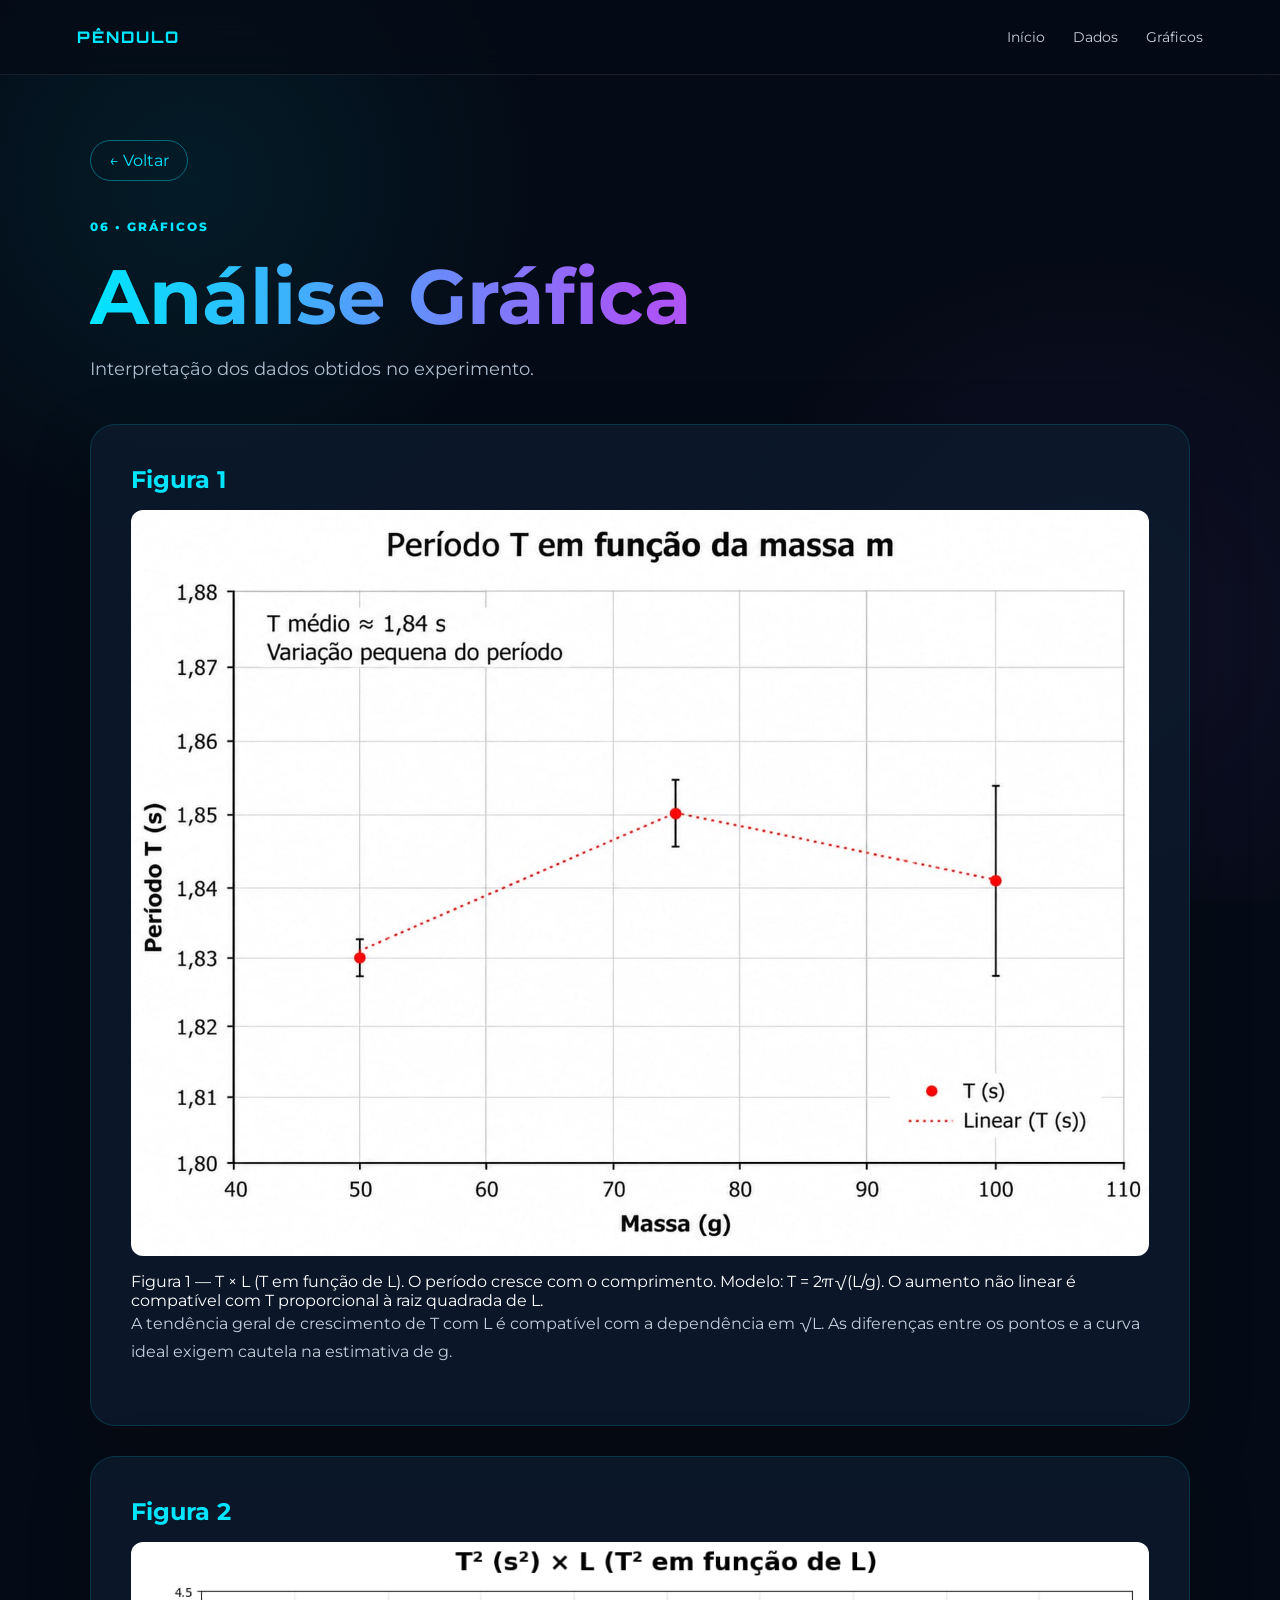
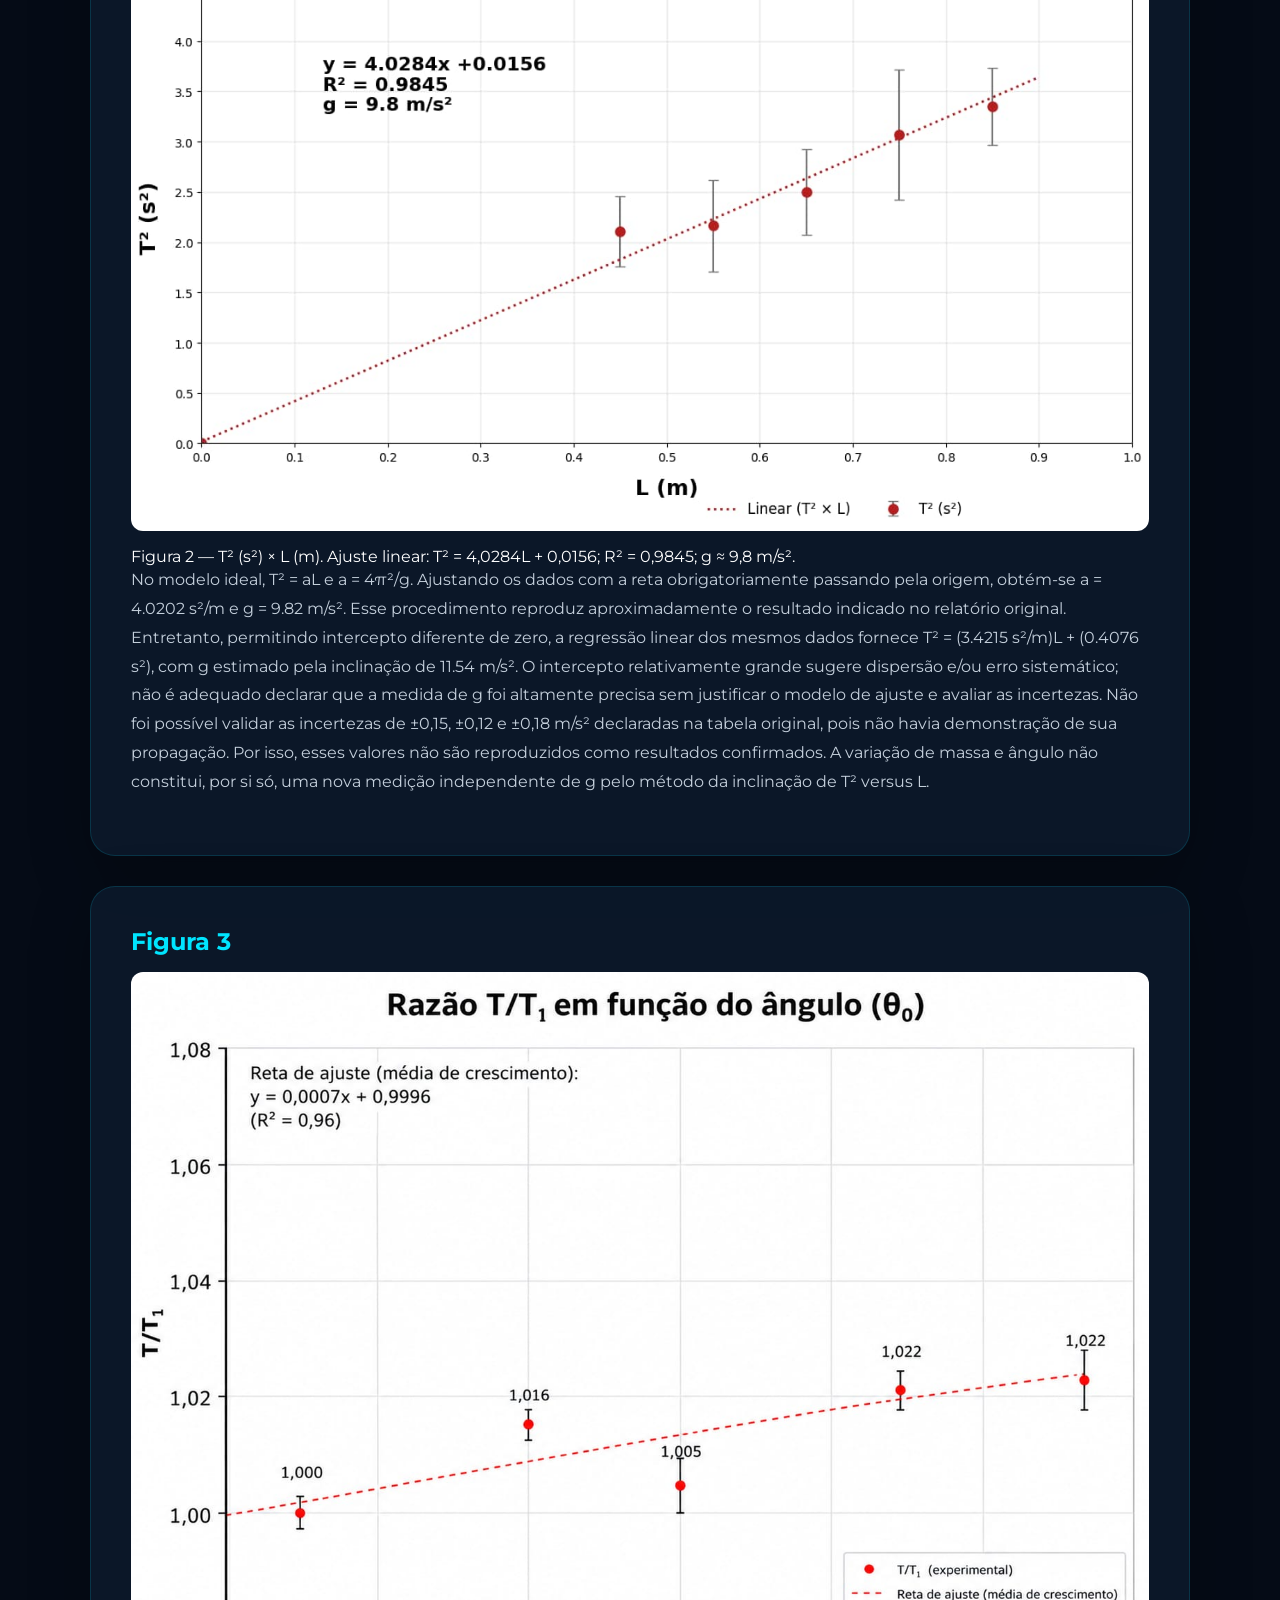
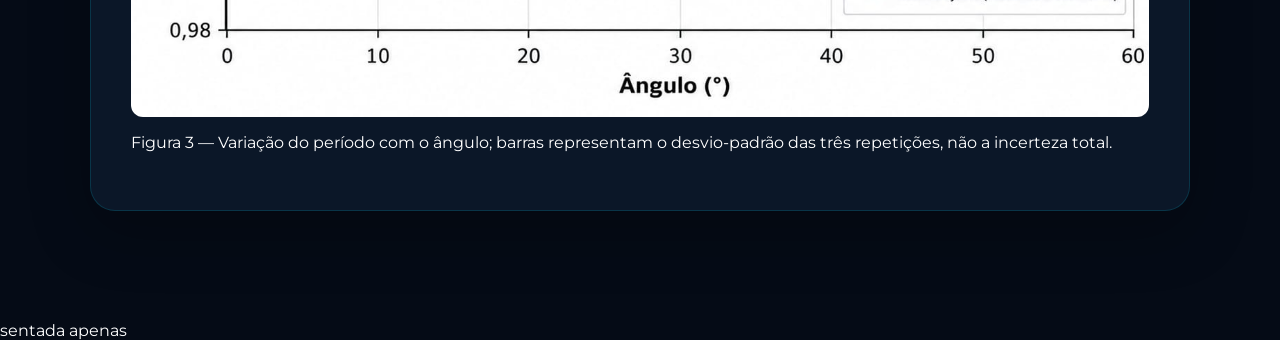
==== commit 093aa836: "Update graficos.html" ====
--- a/graficos.html
+++ b/graficos.html
@@ -3,4 +3,5 @@
 <html lang="pt-BR"><head><meta charset="utf-8"/><meta content="width=device-width, initial-scale=1.0" name="viewport"/><title>Gráficos | Pêndulo Simples</title><link href="style.css" rel="stylesheet"/></head>
 <body><header class="navbar"><a class="logo" href="index.html">PÊNDULO</a><nav><a href="index.html">Início</a><a href="dados.html">Dados</a><a href="graficos.html">Gráficos</a></nav></header>
 <main class="page-content"><a class="back-button" href="index.html">← Voltar</a><div class="page-header"><span class="tag">06 • GRÁFICOS</span><h1>Análise Gráfica</h1><p>Interpretação dos dados obtidos no experimento.</p></div>
-<section class="content-card"><h2>Figura 1</h2><figure class="report-figure"><img alt="Figura 1 — Período medido em função do comprimento; curva teórica apresentada apenas para comparação." loading="lazy" src="grafico_2.png" style="max-width:100%;height:auto;display:block;margin:16px auto;border-radius:12px"/><figcaption>Figura 1 — Período medido em função do comprimento; curva teórica apresentada apenas para comparação.</figcaption></figure><p>A tendência geral de crescimento de T com L é compatível com a dependência em √L. As diferenças entre os pontos e a curva ideal exigem cautela na estimativa de g.</p></section><section class="content-card"><h2>Figura 2</h2><figure class="report-figure"><img alt="Figura 2 — T² em função de L, com dois critérios de ajuste." loading="lazy" src="grafico_comprimento_novo.png" style="max-width:100%;height:auto;display:block;margin:16px auto;border-radius:12px"/><figcaption>Figura 2 — T² em função de L, com dois critérios de ajuste.</figcaption></figure><p>No modelo ideal, T² = aL e a = 4π²/g. Ajustando os dados com a reta obrigatoriamente passando pela origem, obtém-se a = 4.0202 s²/m e g = 9.82 m/s². Esse procedimento reproduz aproximadamente o resultado indicado no relatório original. Entretanto, permitindo intercepto diferente de zero, a regressão linear dos mesmos dados fornece T² = (3.4215 s²/m)L + (0.4076 s²), com g estimado pela inclinação de 11.54 m/s². O intercepto relativamente grande sugere dispersão e/ou erro sistemático; não é adequado declarar que a medida de g foi altamente precisa sem justificar o modelo de ajuste e avaliar as incertezas. Não foi possível validar as incertezas de ±0,15, ±0,12 e ±0,18 m/s² declaradas na tabela original, pois não havia demonstração de sua propagação. Por isso, esses valores não são reproduzidos como resultados confirmados. A variação de massa e ângulo não constitui, por si só, uma nova medição independente de g pelo método da inclinação de T² versus L.</p></section><section class="content-card"><h2>Figura 3</h2><figure class="report-figure"><img alt="Figura 3 — Variação do período com o ângulo; barras representam o desvio-padrão das três repetições, não a incerteza total." loading="lazy" src="grafico_3.png" style="max-width:100%;height:auto;display:block;margin:16px auto;border-radius:12px"/><figcaption>Figura 3 — Variação do período com o ângulo; barras representam o desvio-padrão das três repetições, não a incerteza total.</figcaption></figure><p></p></section></main><script src="script.js"></script></body></html>
+<section class="content-card"><h2>Figura 1</h2><figure class="report-figure"><img alt="Figura 1 — Período medido em função do comprimento; curva teórica apresentada apenas para comparação." loading="lazy" src="grafico_2.png" style="max-width:100%;height:auto;display:block;margin:16px auto;border-radius:12px"/><figcaption>Figura 1 — T × L (T em função de L). O período cresce com o comprimento. Modelo: T = 2π√(L/g). O aumento não linear é compatível com T proporcional à raiz quadrada de L.</figcaption></figure><p>A tendência geral de crescimento de T com L é compatível com a dependência em √L. As diferenças entre os pontos e a curva ideal exigem cautela na estimativa de g.</p></section><section class="content-card"><h2>Figura 2</h2><figure class="report-figure"><img alt="Figura 2 — T² em função de L, com dois critérios de ajuste." loading="lazy" src="grafico_comprimento_novo.png" style="max-width:100%;height:auto;display:block;margin:16px auto;border-radius:12px"/><figcaption>Figura 2 — T² (s²) × L (m). Ajuste linear: T² = 4,0284L + 0,0156; R² = 0,9845; g ≈ 9,8 m/s².</figcaption></figure><p>No modelo ideal, T² = aL e a = 4π²/g. Ajustando os dados com a reta obrigatoriamente passando pela origem, obtém-se a = 4.0202 s²/m e g = 9.82 m/s². Esse procedimento reproduz aproximadamente o resultado indicado no relatório original. Entretanto, permitindo intercepto diferente de zero, a regressão linear dos mesmos dados fornece T² = (3.4215 s²/m)L + (0.4076 s²), com g estimado pela inclinação de 11.54 m/s². O intercepto relativamente grande sugere dispersão e/ou erro sistemático; não é adequado declarar que a medida de g foi altamente precisa sem justificar o modelo de ajuste e avaliar as incertezas. Não foi possível validar as incertezas de ±0,15, ±0,12 e ±0,18 m/s² declaradas na tabela original, pois não havia demonstração de sua propagação. Por isso, esses valores não são reproduzidos como resultados confirmados. A variação de massa e ângulo não constitui, por si só, uma nova medição independente de g pelo método da inclinação de T² versus L.</p></section><section class="content-card"><h2>Figura 3</h2><figure class="report-figure"><img alt="Figura 3 — Variação do período com o ângulo; barras representam o desvio-padrão das três repetições, não a incerteza total." loading="lazy" src="grafico_3.png" style="max-width:100%;height:auto;display:block;margin:16px auto;border-radius:12px"/><figcaption>Figura 3 — Variação do período com o ângulo; barras representam o desvio-padrão das três repetições, não a incerteza total.</figcaption></figure><p></p></section></main><script src="script.js"></script></body></html>
+sentada apenas 
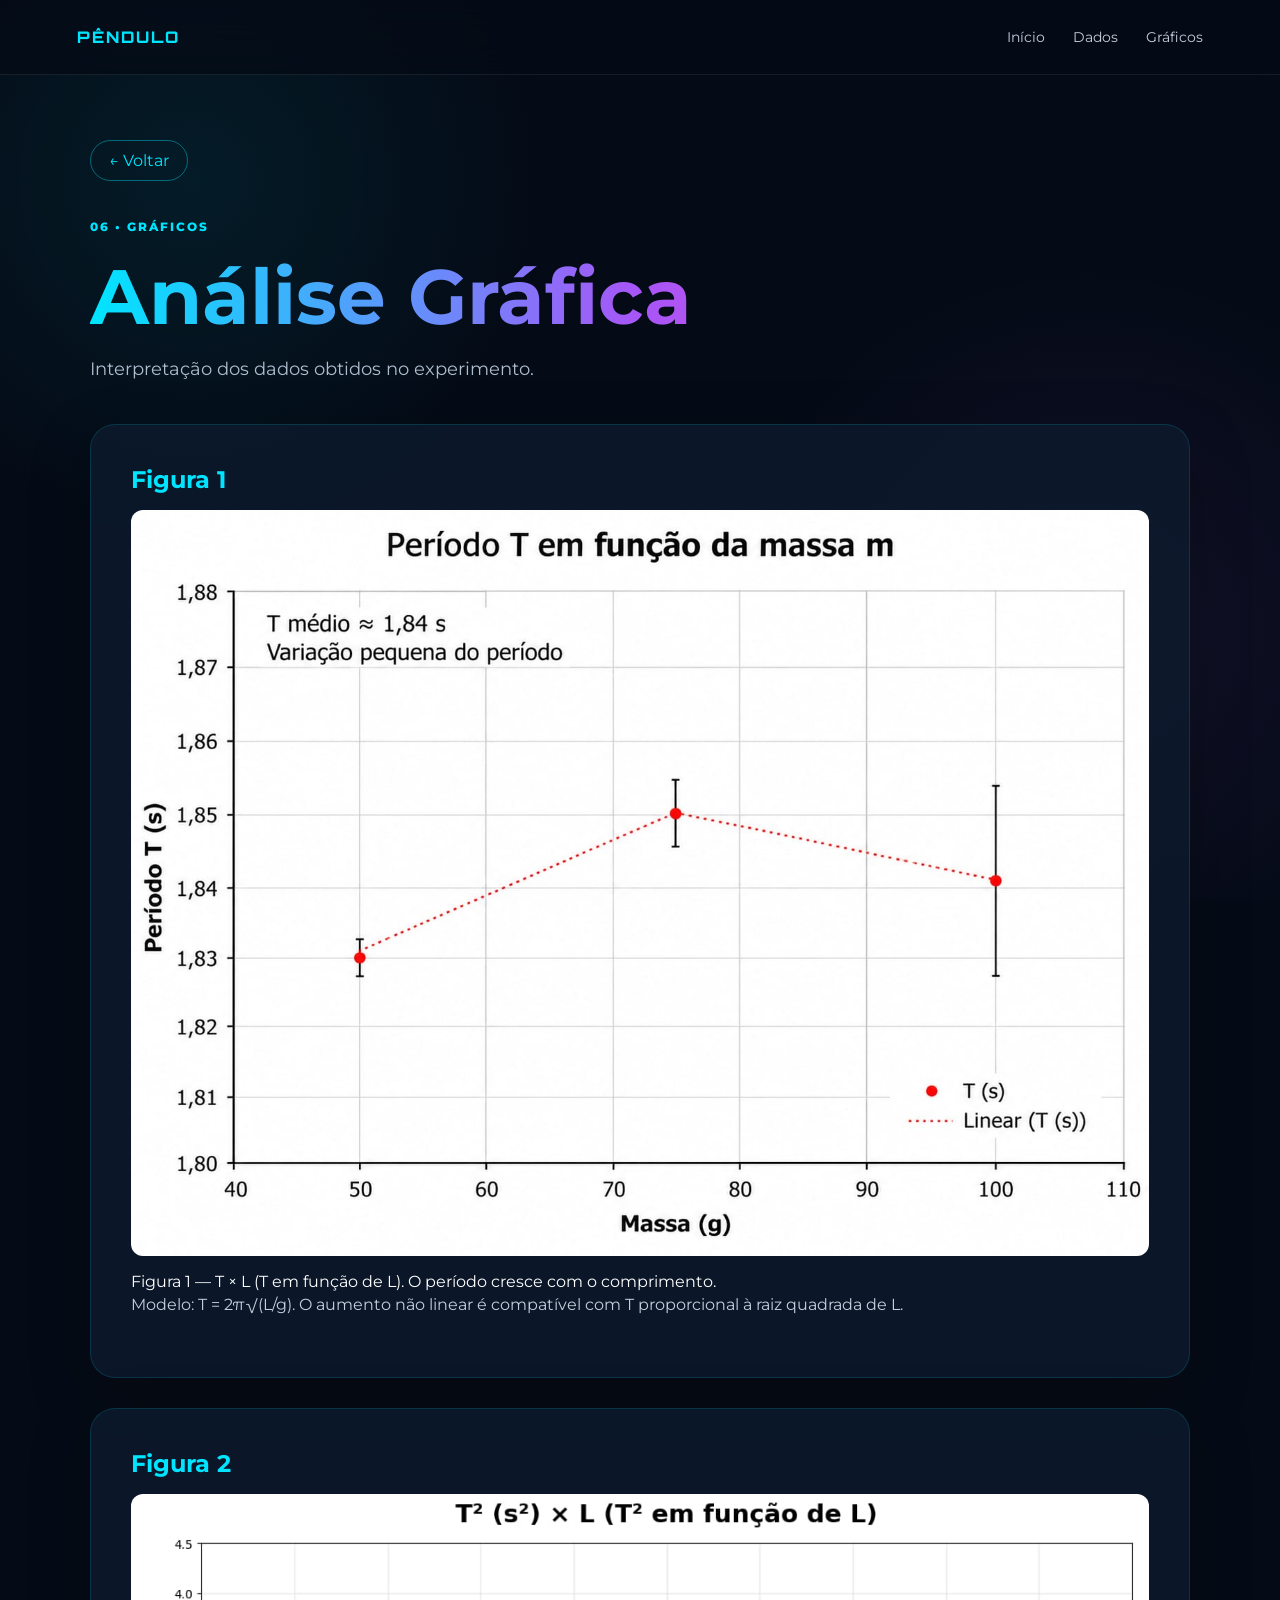
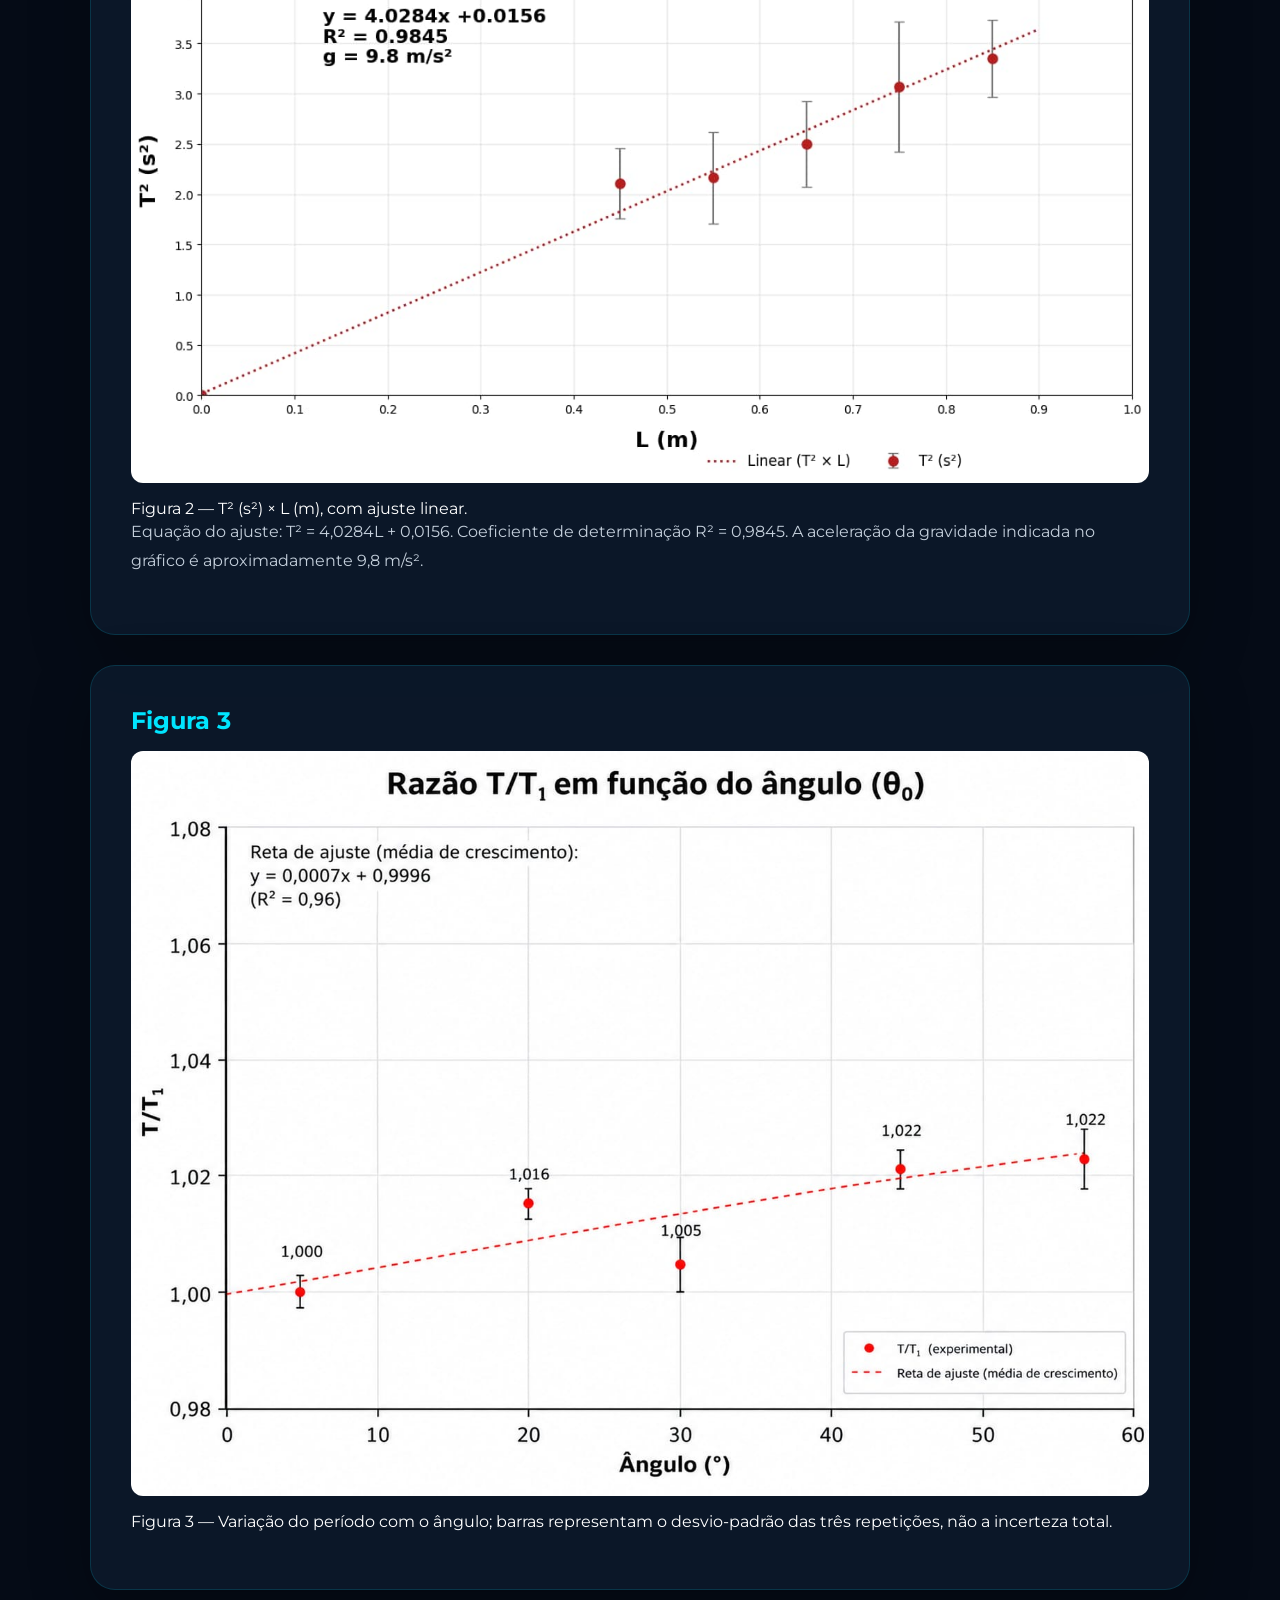
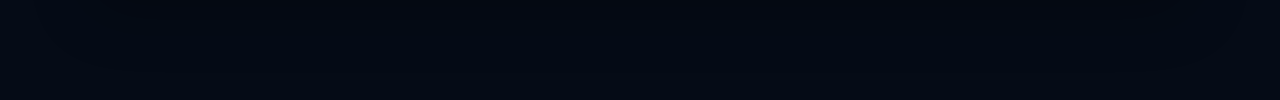
==== commit 15d175d9: "Update graficos.html" ====
--- a/graficos.html
+++ b/graficos.html
@@ -1,7 +1,77 @@
+
 <!DOCTYPE html>
+<html lang="pt-BR">
+<head>
+  <meta charset="utf-8"/>
+  <meta content="width=device-width, initial-scale=1.0" name="viewport"/>
+  <title>Gráficos | Pêndulo Simples</title>
+  <link href="style.css" rel="stylesheet"/>
+</head>
+<body>
+  <header class="navbar">
+    <a class="logo" href="index.html">PÊNDULO</a>
+    <nav>
+      <a href="index.html">Início</a>
+      <a href="dados.html">Dados</a>
+      <a href="graficos.html">Gráficos</a>
+    </nav>
+  </header>
 
-<html lang="pt-BR"><head><meta charset="utf-8"/><meta content="width=device-width, initial-scale=1.0" name="viewport"/><title>Gráficos | Pêndulo Simples</title><link href="style.css" rel="stylesheet"/></head>
-<body><header class="navbar"><a class="logo" href="index.html">PÊNDULO</a><nav><a href="index.html">Início</a><a href="dados.html">Dados</a><a href="graficos.html">Gráficos</a></nav></header>
-<main class="page-content"><a class="back-button" href="index.html">← Voltar</a><div class="page-header"><span class="tag">06 • GRÁFICOS</span><h1>Análise Gráfica</h1><p>Interpretação dos dados obtidos no experimento.</p></div>
-<section class="content-card"><h2>Figura 1</h2><figure class="report-figure"><img alt="Figura 1 — Período medido em função do comprimento; curva teórica apresentada apenas para comparação." loading="lazy" src="grafico_2.png" style="max-width:100%;height:auto;display:block;margin:16px auto;border-radius:12px"/><figcaption>Figura 1 — T × L (T em função de L). O período cresce com o comprimento. Modelo: T = 2π√(L/g). O aumento não linear é compatível com T proporcional à raiz quadrada de L.</figcaption></figure><p>A tendência geral de crescimento de T com L é compatível com a dependência em √L. As diferenças entre os pontos e a curva ideal exigem cautela na estimativa de g.</p></section><section class="content-card"><h2>Figura 2</h2><figure class="report-figure"><img alt="Figura 2 — T² em função de L, com dois critérios de ajuste." loading="lazy" src="grafico_comprimento_novo.png" style="max-width:100%;height:auto;display:block;margin:16px auto;border-radius:12px"/><figcaption>Figura 2 — T² (s²) × L (m). Ajuste linear: T² = 4,0284L + 0,0156; R² = 0,9845; g ≈ 9,8 m/s².</figcaption></figure><p>No modelo ideal, T² = aL e a = 4π²/g. Ajustando os dados com a reta obrigatoriamente passando pela origem, obtém-se a = 4.0202 s²/m e g = 9.82 m/s². Esse procedimento reproduz aproximadamente o resultado indicado no relatório original. Entretanto, permitindo intercepto diferente de zero, a regressão linear dos mesmos dados fornece T² = (3.4215 s²/m)L + (0.4076 s²), com g estimado pela inclinação de 11.54 m/s². O intercepto relativamente grande sugere dispersão e/ou erro sistemático; não é adequado declarar que a medida de g foi altamente precisa sem justificar o modelo de ajuste e avaliar as incertezas. Não foi possível validar as incertezas de ±0,15, ±0,12 e ±0,18 m/s² declaradas na tabela original, pois não havia demonstração de sua propagação. Por isso, esses valores não são reproduzidos como resultados confirmados. A variação de massa e ângulo não constitui, por si só, uma nova medição independente de g pelo método da inclinação de T² versus L.</p></section><section class="content-card"><h2>Figura 3</h2><figure class="report-figure"><img alt="Figura 3 — Variação do período com o ângulo; barras representam o desvio-padrão das três repetições, não a incerteza total." loading="lazy" src="grafico_3.png" style="max-width:100%;height:auto;display:block;margin:16px auto;border-radius:12px"/><figcaption>Figura 3 — Variação do período com o ângulo; barras representam o desvio-padrão das três repetições, não a incerteza total.</figcaption></figure><p></p></section></main><script src="script.js"></script></body></html>
-sentada apenas 
+  <main class="page-content">
+    <a class="back-button" href="index.html">← Voltar</a>
+
+    <div class="page-header">
+      <span class="tag">06 • GRÁFICOS</span>
+      <h1>Análise Gráfica</h1>
+      <p>Interpretação dos dados obtidos no experimento.</p>
+    </div>
+
+    <!-- FIGURA 1: T x L -->
+    <section class="content-card">
+      <h2>Figura 1</h2>
+      <figure class="report-figure">
+        <img
+          alt="Figura 1 — T em função de L."
+          loading="lazy"
+          src="grafico_2.png"
+          style="max-width:100%;height:auto;display:block;margin:16px auto;border-radius:12px"
+        />
+        <figcaption>Figura 1 — T × L (T em função de L). O período cresce com o comprimento.</figcaption>
+      </figure>
+      <p>Modelo: T = 2π√(L/g). O aumento não linear é compatível com T proporcional à raiz quadrada de L.</p>
+    </section>
+
+    <!-- FIGURA 2: T² x L -->
+    <section class="content-card">
+      <h2>Figura 2</h2>
+      <figure class="report-figure">
+        <img
+          alt="Figura 2 — T² em função de L, com ajuste linear e barras de incerteza."
+          loading="lazy"
+          src="grafico_comprimento_novo.png"
+          style="max-width:100%;height:auto;display:block;margin:16px auto;border-radius:12px"
+        />
+        <figcaption>Figura 2 — T² (s²) × L (m), com ajuste linear.</figcaption>
+      </figure>
+      <p>Equação do ajuste: T² = 4,0284L + 0,0156. Coeficiente de determinação R² = 0,9845. A aceleração da gravidade indicada no gráfico é aproximadamente 9,8 m/s².</p>
+    </section>
+
+    <!-- FIGURA 3: SEM ALTERAÇÕES -->
+    <section class="content-card">
+      <h2>Figura 3</h2>
+      <figure class="report-figure">
+        <img
+          alt="Figura 3 — Variação do período com o ângulo; barras representam o desvio-padrão das três repetições, não a incerteza total."
+          loading="lazy"
+          src="grafico_3.png"
+          style="max-width:100%;height:auto;display:block;margin:16px auto;border-radius:12px"
+        />
+        <figcaption>Figura 3 — Variação do período com o ângulo; barras representam o desvio-padrão das três repetições, não a incerteza total.</figcaption>
+      </figure>
+      <p></p>
+    </section>
+  </main>
+
+  <script src="script.js"></script>
+</body>
+</html>
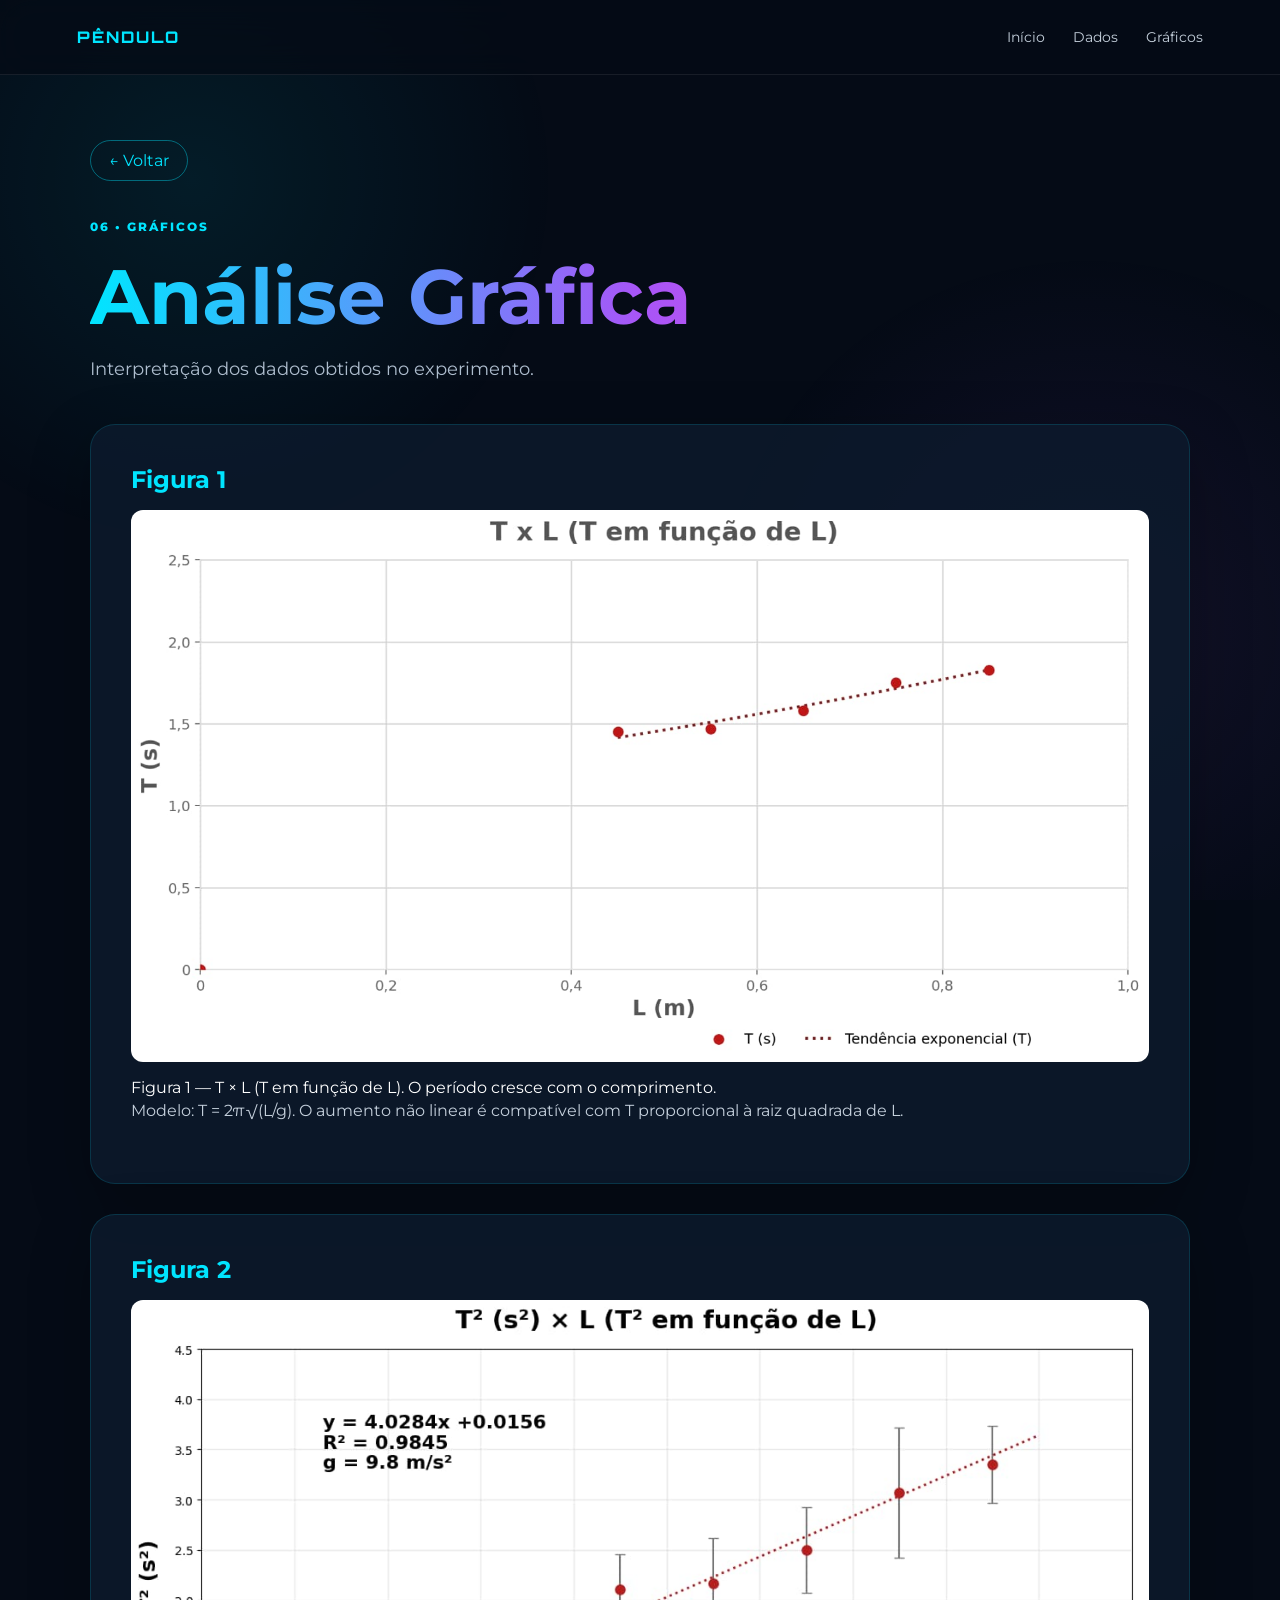
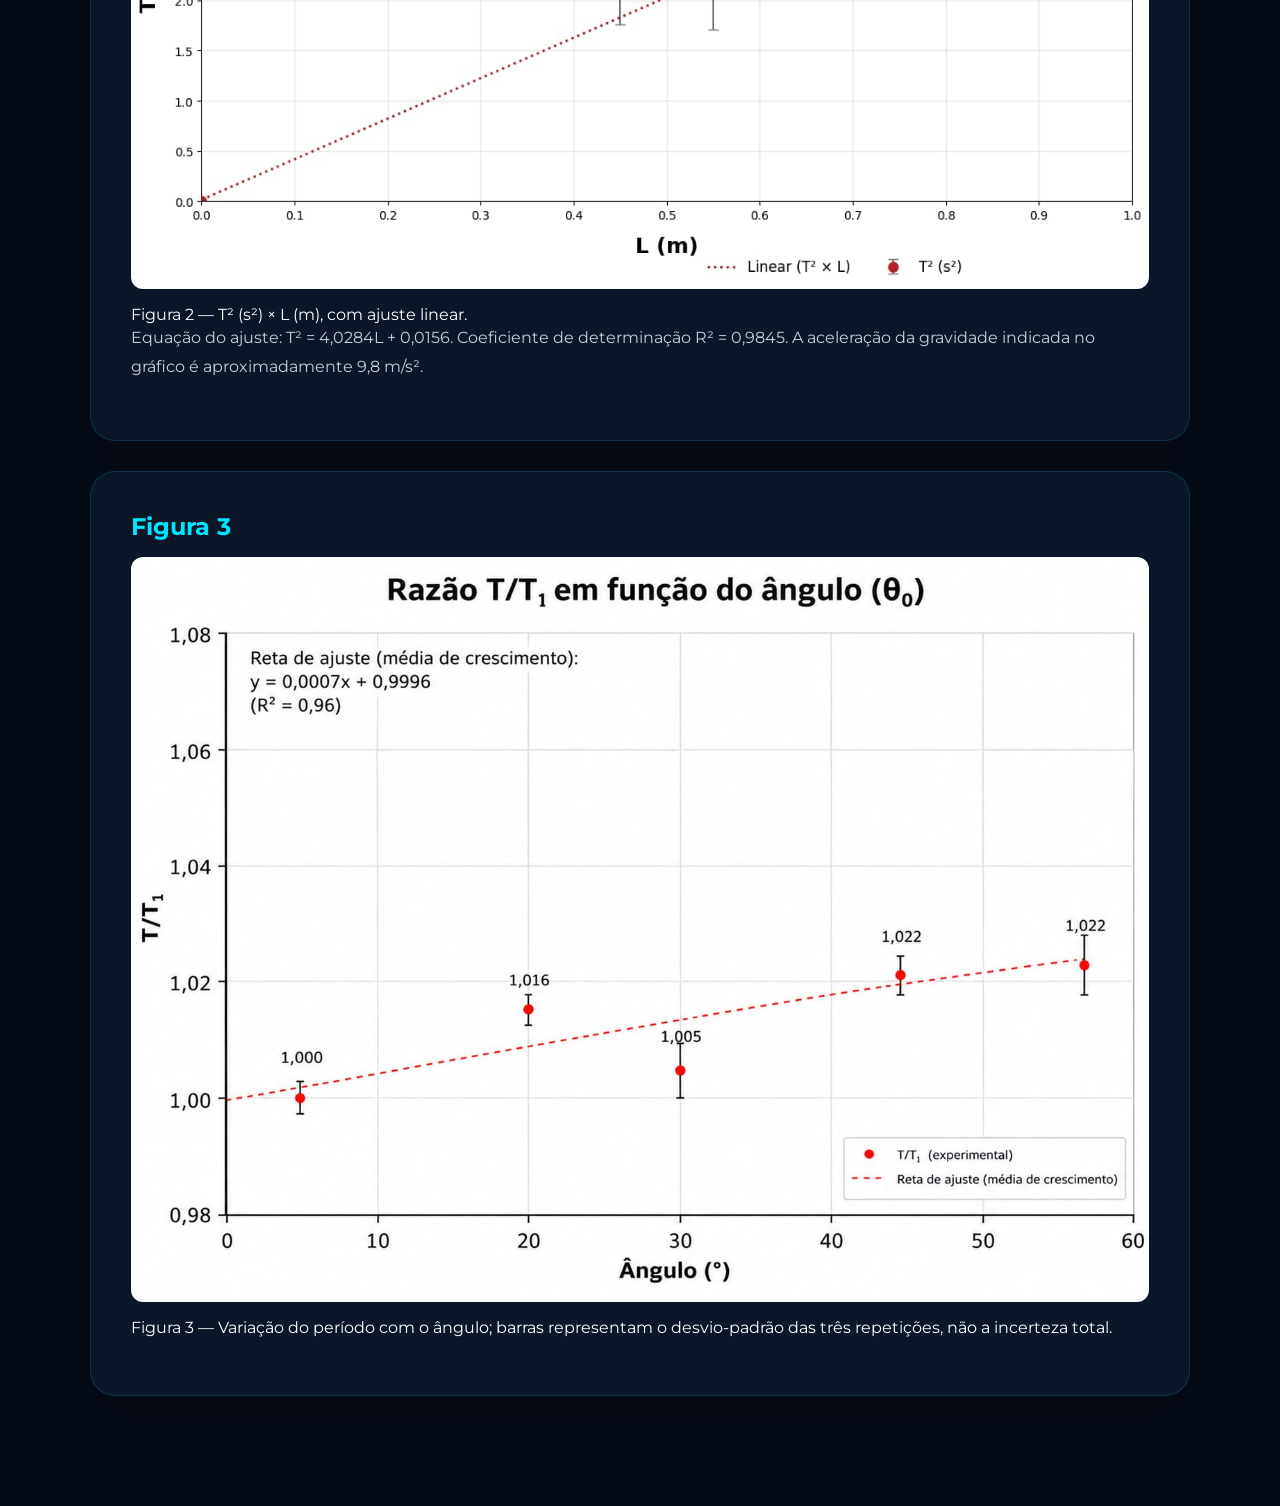
==== commit d169f093: "Update graficos.html" ====
--- a/graficos.html
+++ b/graficos.html
@@ -33,7 +33,7 @@
         <img
           alt="Figura 1 — T em função de L."
           loading="lazy"
-          src="grafico_2.png"
+          src="grafico_1_final.jpeg"
           style="max-width:100%;height:auto;display:block;margin:16px auto;border-radius:12px"
         />
         <figcaption>Figura 1 — T × L (T em função de L). O período cresce com o comprimento.</figcaption>
